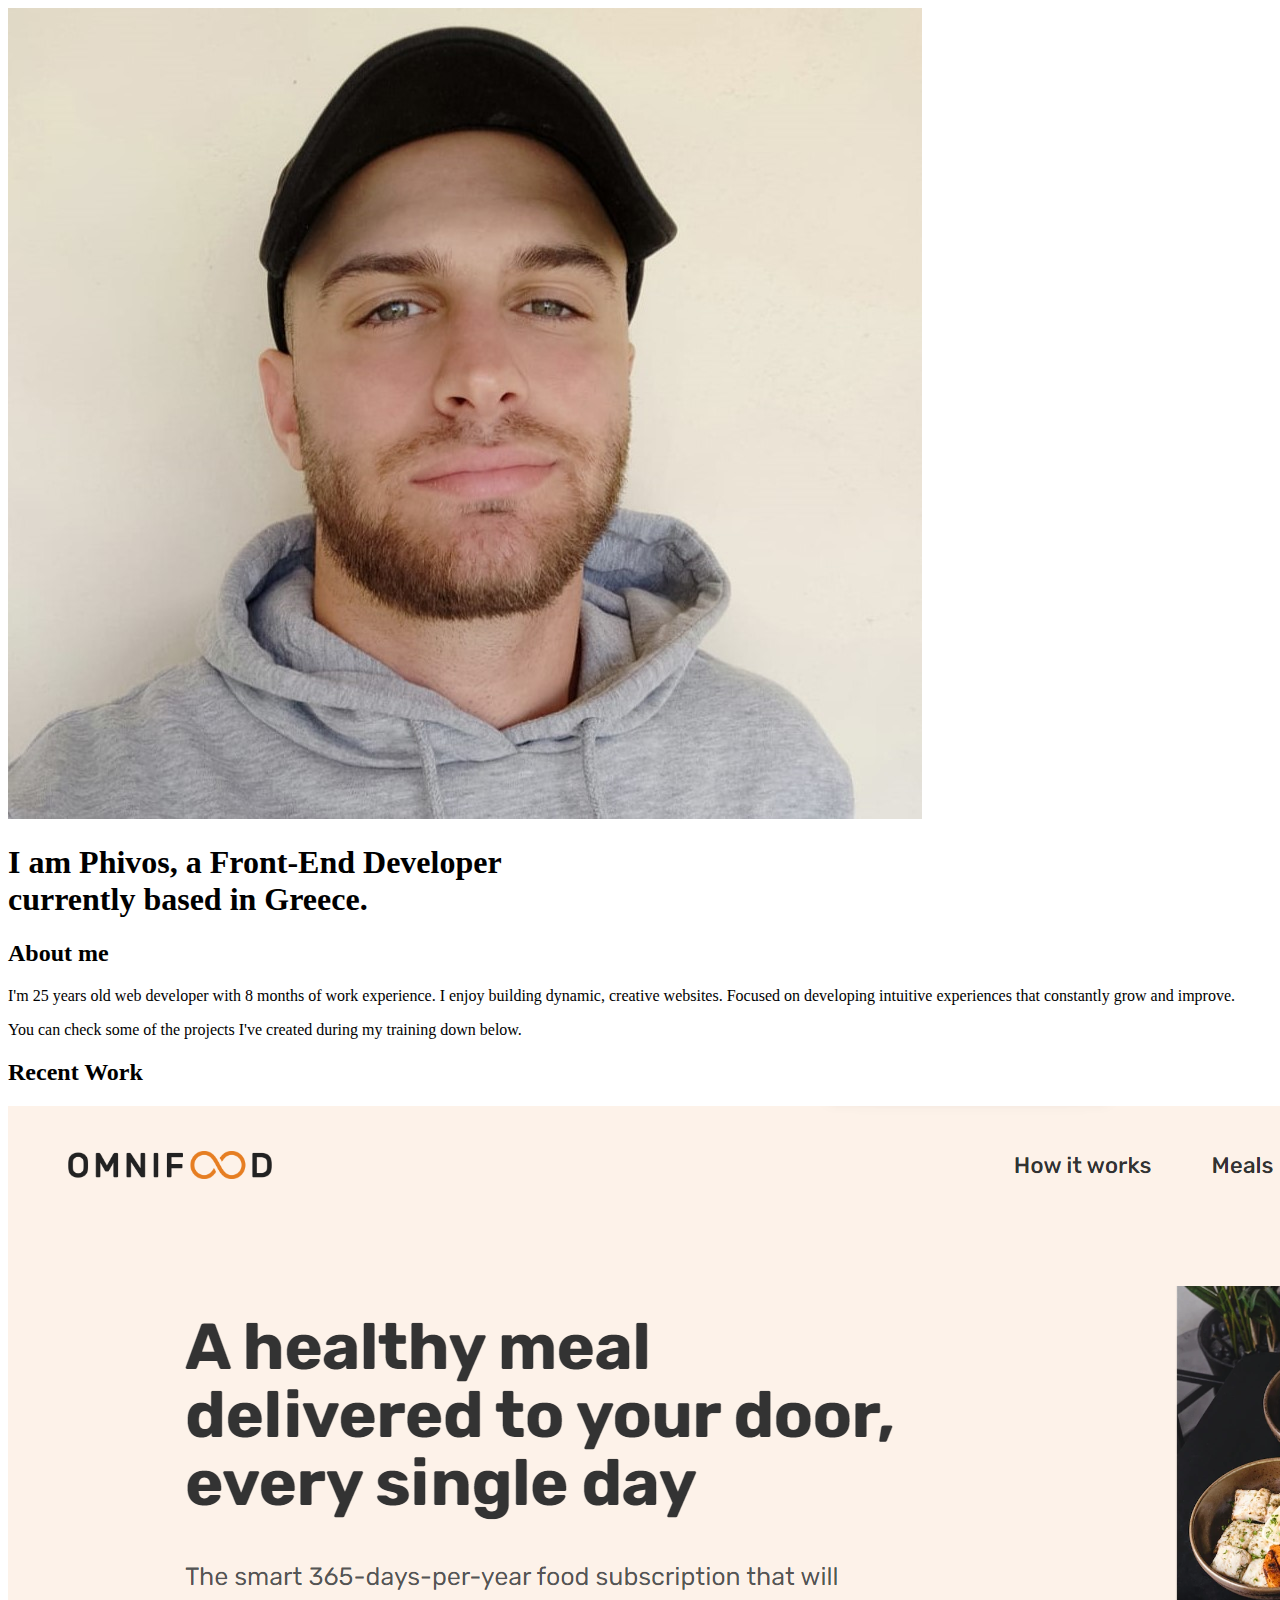
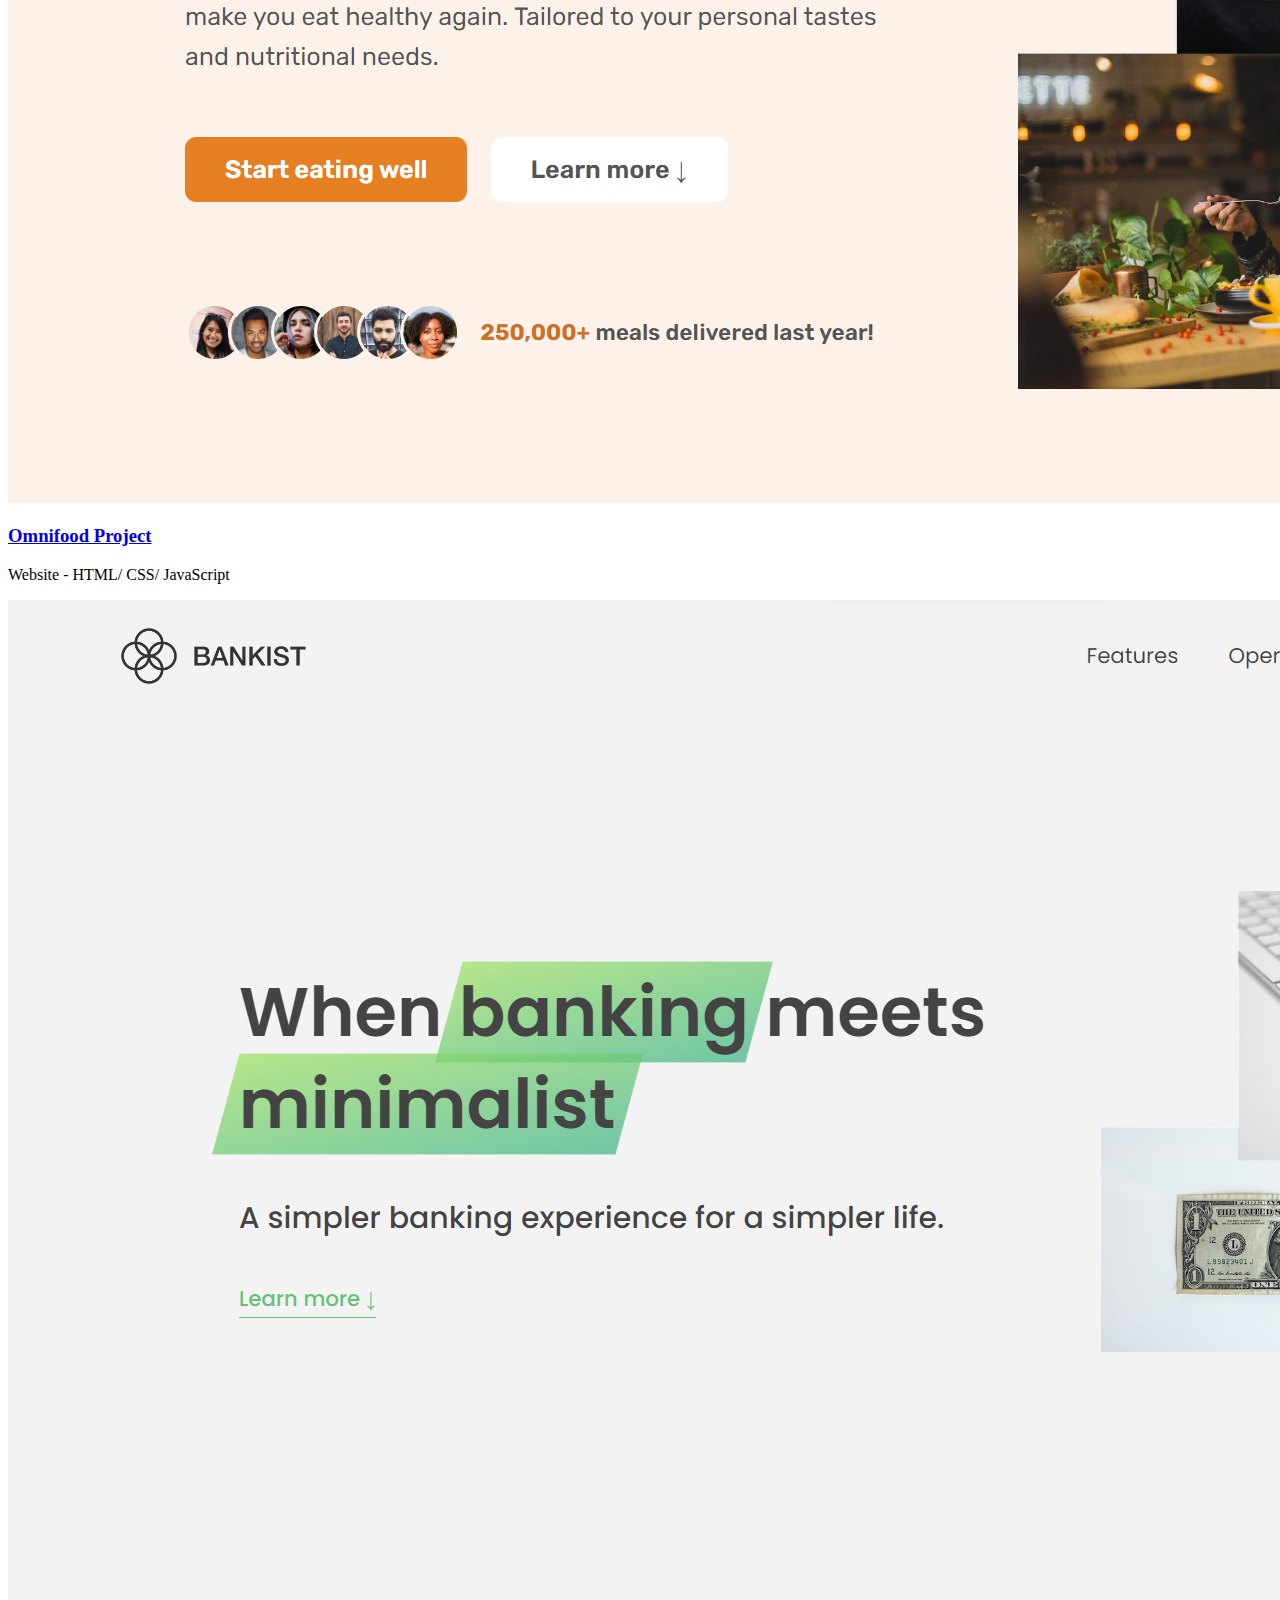
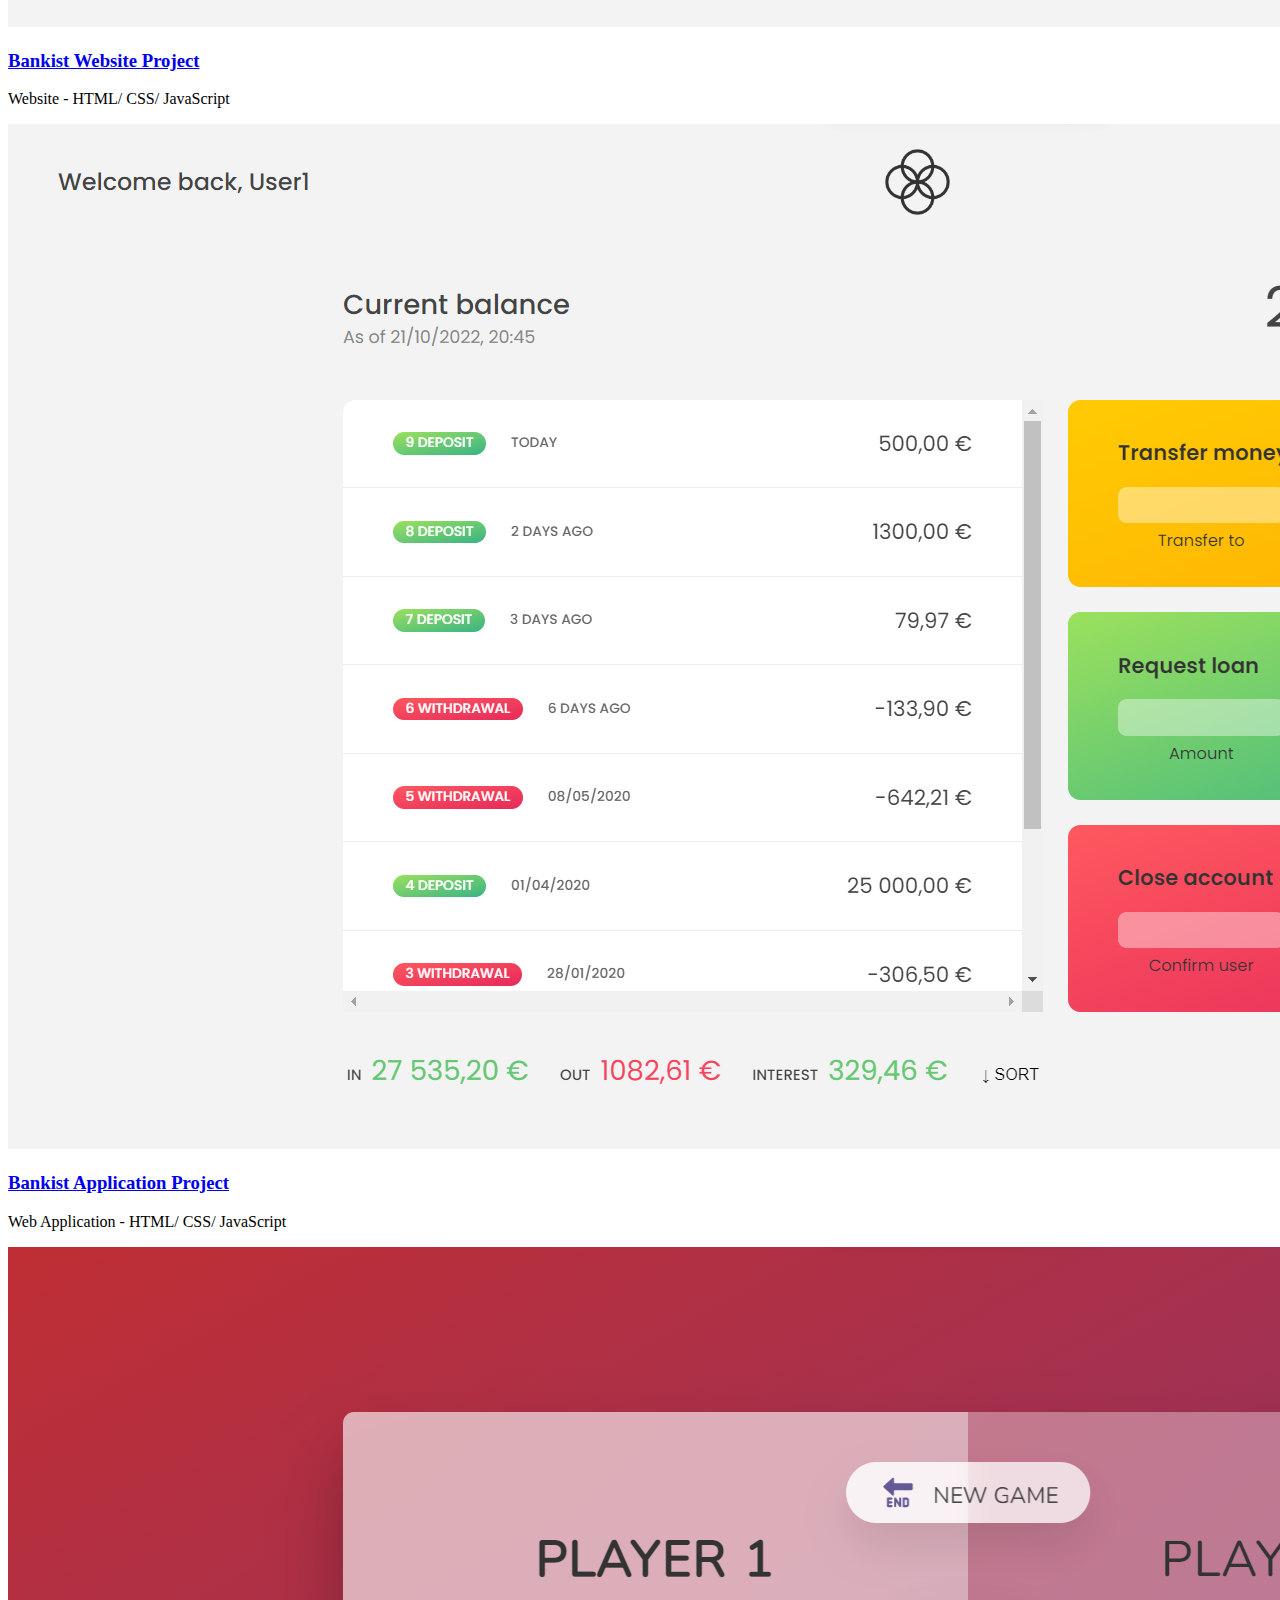
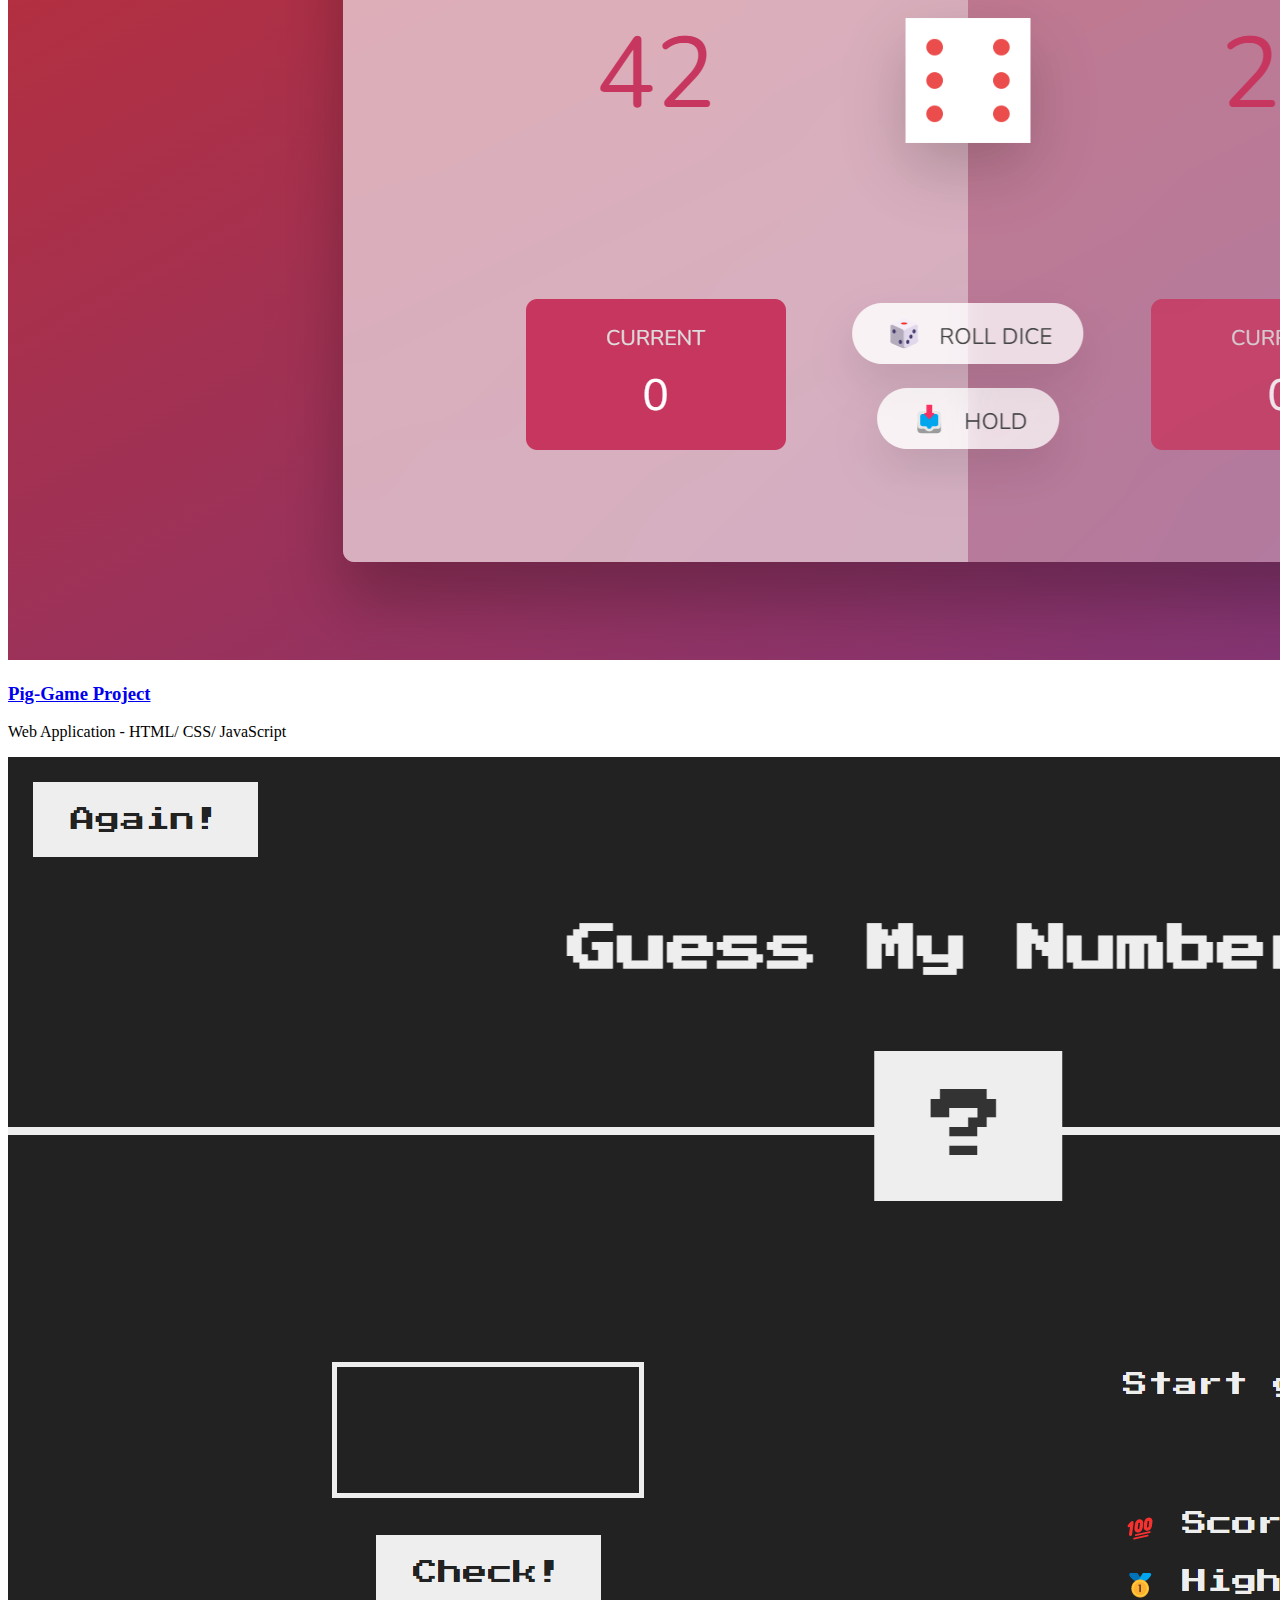
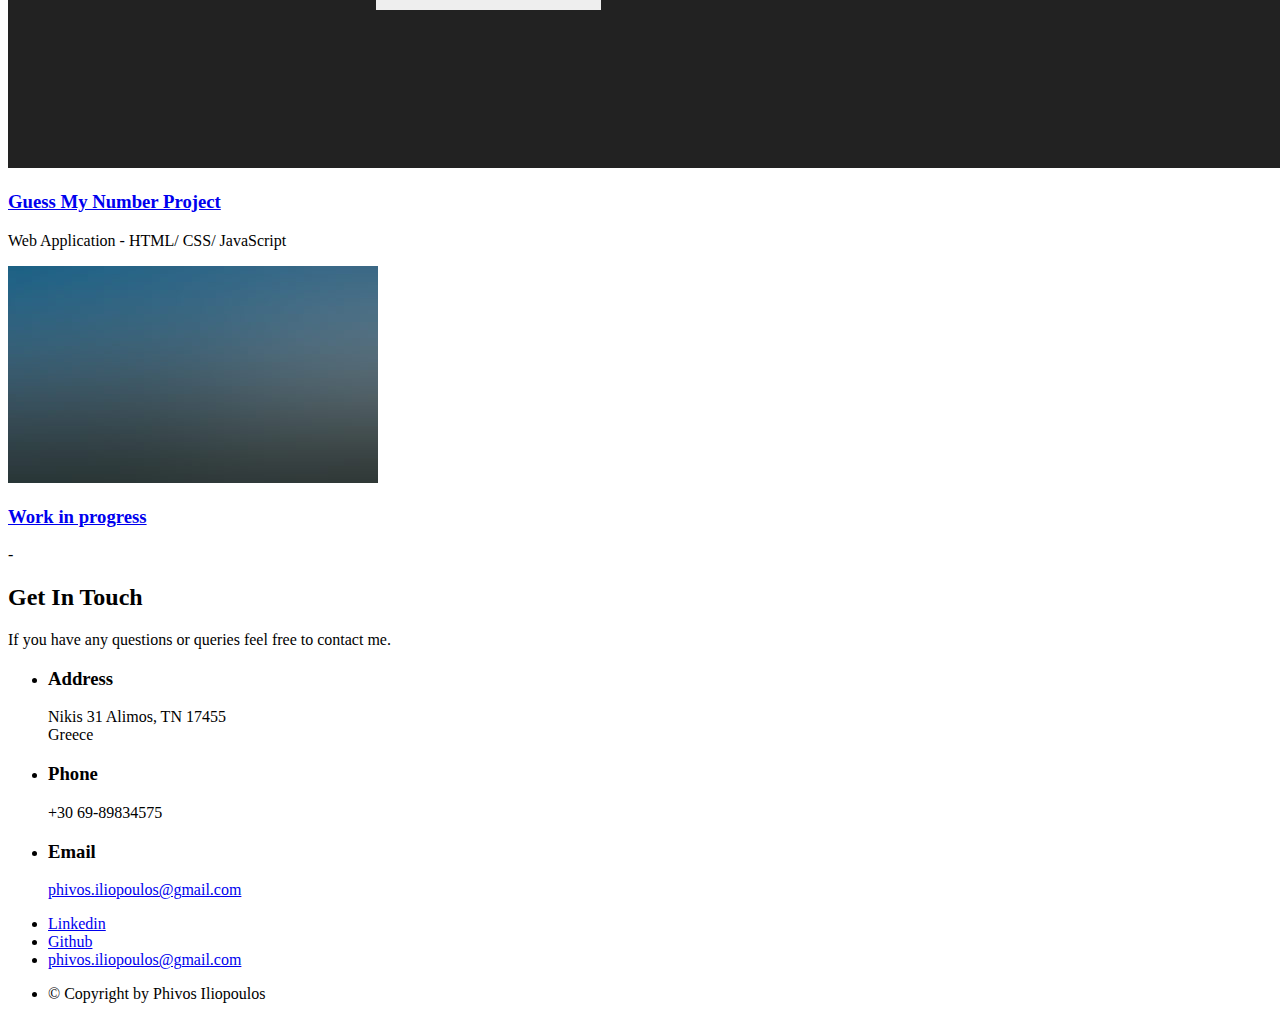
==== index.html @ 0dd3c704 "Add files via upload" ====
<!DOCTYPE html>

<html>
  <head>
    <title>I am Phivos</title>
    <meta charset="utf-8" />
    <meta
      name="viewport"
      content="width=device-width, initial-scale=1, user-scalable=no"
    />
    <link rel="stylesheet" href="assets/css/main.css" />
  </head>
  <body class="is-preload">
    <!-- Header -->
    <header id="header">
      <div class="inner">
        <a href="#" class="image avatar"
          ><img src="images/avatar.jpg" alt=""
        /></a>
        <h1>
          <strong>I am Phivos</strong>, a Front-End Developer <br />
          currently based in Greece.
        </h1>
      </div>
    </header>

    <!-- Main -->
    <div id="main">
      <!-- One -->
      <section id="one">
        <header class="major">
          <h2>About me</h2>
        </header>
        <p>
          I'm 25 years old web developer with 8 months of work experience. I enjoy building dynamic, creative websites. Focused on developing
          intuitive experiences that constantly grow and improve.
        </p>
        <p>
					You can check some of the projects I've created during my training down below.

        </p>

      </section>

      <!-- Two -->
      <section id="two">
        <h2>Recent Work</h2>
        <div class="row">
          <article class="col-6 col-12-xsmall work-item">
            <a href="images/fulls/omnifood-full.png" class="image fit thumb"
              ><img src="images/thumbs/omnifood-thumb.png" alt=""
            /></a>
            <h3>
              <a href="Omnifood/index.html" target="_blank"
                >Omnifood Project</a
              >
            </h3>
            <p>Website - HTML/ CSS/ JavaScript</p>
          </article>
          <article class="col-6 col-12-xsmall work-item">
            <a href="images/fulls/bankist-website-full.png" class="image fit thumb"
              ><img src="images/thumbs/bankist-website-thumb.png" alt=""
            /></a>
            <h3>             
							<a href="Bankist-Website/index.html" target="_blank"
							>Bankist Website Project</a></h3>
            <p>Website - HTML/ CSS/ JavaScript</p>
          </article>
          <article class="col-6 col-12-xsmall work-item">
            <a href="images/fulls/bankist-app-full.png" class="image fit thumb"
              ><img src="images/thumbs/bankist-app-thumb.png" alt=""
            /></a>
            <h3>
							<a href="Bankist App/index.html" target="_blank"
							>Bankist Application Project</a></h3>
            <p>Web Application - HTML/ CSS/ JavaScript</p>
          </article>
          <article class="col-6 col-12-xsmall work-item">
            <a href="images/fulls/pig-game-full.png" target="_blank" class="image fit thumb"
              ><img src="images/thumbs/pig-game-thumb.png" alt=""
            /></a>
            <h3>
              <a href="Pig-Game/index.html" target="_blank"
                >Pig-Game Project</a
              >
            </h3>
            <p>Web Application - HTML/ CSS/ JavaScript</p>
          </article>
          <article class="col-6 col-12-xsmall work-item">
						<a href="images/fulls/guess-my-number-full.png" target="_blank" class="image fit thumb"
						><img src="images/thumbs/guess-my-number-thumb.png" alt=""
            /></a>
            <h3>
							<a href="Guess-My-Number/index.html" target="_blank"
							>Guess My Number Project</a
              >
            </h3>
            <p>Web Application - HTML/ CSS/ JavaScript</p>
          </article>
					<article class="col-6 col-12-xsmall work-item">
						<a href="images/fulls/05.jpg" class="image fit thumb"
							><img src="images/thumbs/05.jpg" alt=""
						/></a>
						<h3>
							<a href="#"
								>Work in progress</a
							>
						</h3>
						<p>-</p>
					</article>
        </div>
      </section>
			
      <!-- Three -->
      <section id="three">
        <h2>Get In Touch</h2>
        <p>
          If you have any  questions or queries feel free to contact me.
        </p>

          <div class="col-4 col-12-small">
            <ul class="labeled-icons">
              <li>
                <h3 class="icon solid fa-home">
                  <span class="label">Address</span>
                </h3>
                Nikis 31 Alimos, TN 17455<br />
                Greece
              </li>
              <li>
                <h3 class="icon solid fa-mobile-alt">
                  <span class="label">Phone</span>
                </h3>
                +30 69-89834575
              </li>
              <li>
                <h3 class="icon solid fa-envelope">
                  <span class="label">Email</span>
                </h3>
                <a href="mailto:phivos.iliopoulos@gmail.com">phivos.iliopoulos@gmail.com</a>
              </li>
            </ul>
          </div>
        </div>
      </section>
    </div>

		<!-- Footer -->
			<footer id="footer">
				<div class="inner">
					<ul class="icons">
						<li><a href="https://www.linkedin.com/in/phivos-iliopoulos/ " target="_blank" class="icon brands fa-linkedin"><span class="label">Linkedin</span></a></li>
						<li><a href="https://github.com/Phivos97" target="_blank" class="icon brands fa-github"><span class="label">Github</span></a></li>
						<li><a href="mailto:phivos.iliopoulos@gmail.com" class="icon solid fa-envelope"><span class="label">phivos.iliopoulos@gmail.com</span></a></li>
					</ul>
					<ul class="copyright">
						<li>&copy; Copyright by Phivos Iliopoulos</li>
					</ul>
				</div>
			</footer>

		<!-- Scripts -->
			<script src="assets/js/jquery.min.js"></script>
			<script src="assets/js/jquery.poptrox.min.js"></script>
			<script src="assets/js/browser.min.js"></script>
			<script src="assets/js/breakpoints.min.js"></script>
			<script src="assets/js/util.js"></script>
			<script src="assets/js/main.js"></script>

	</body>
</html>
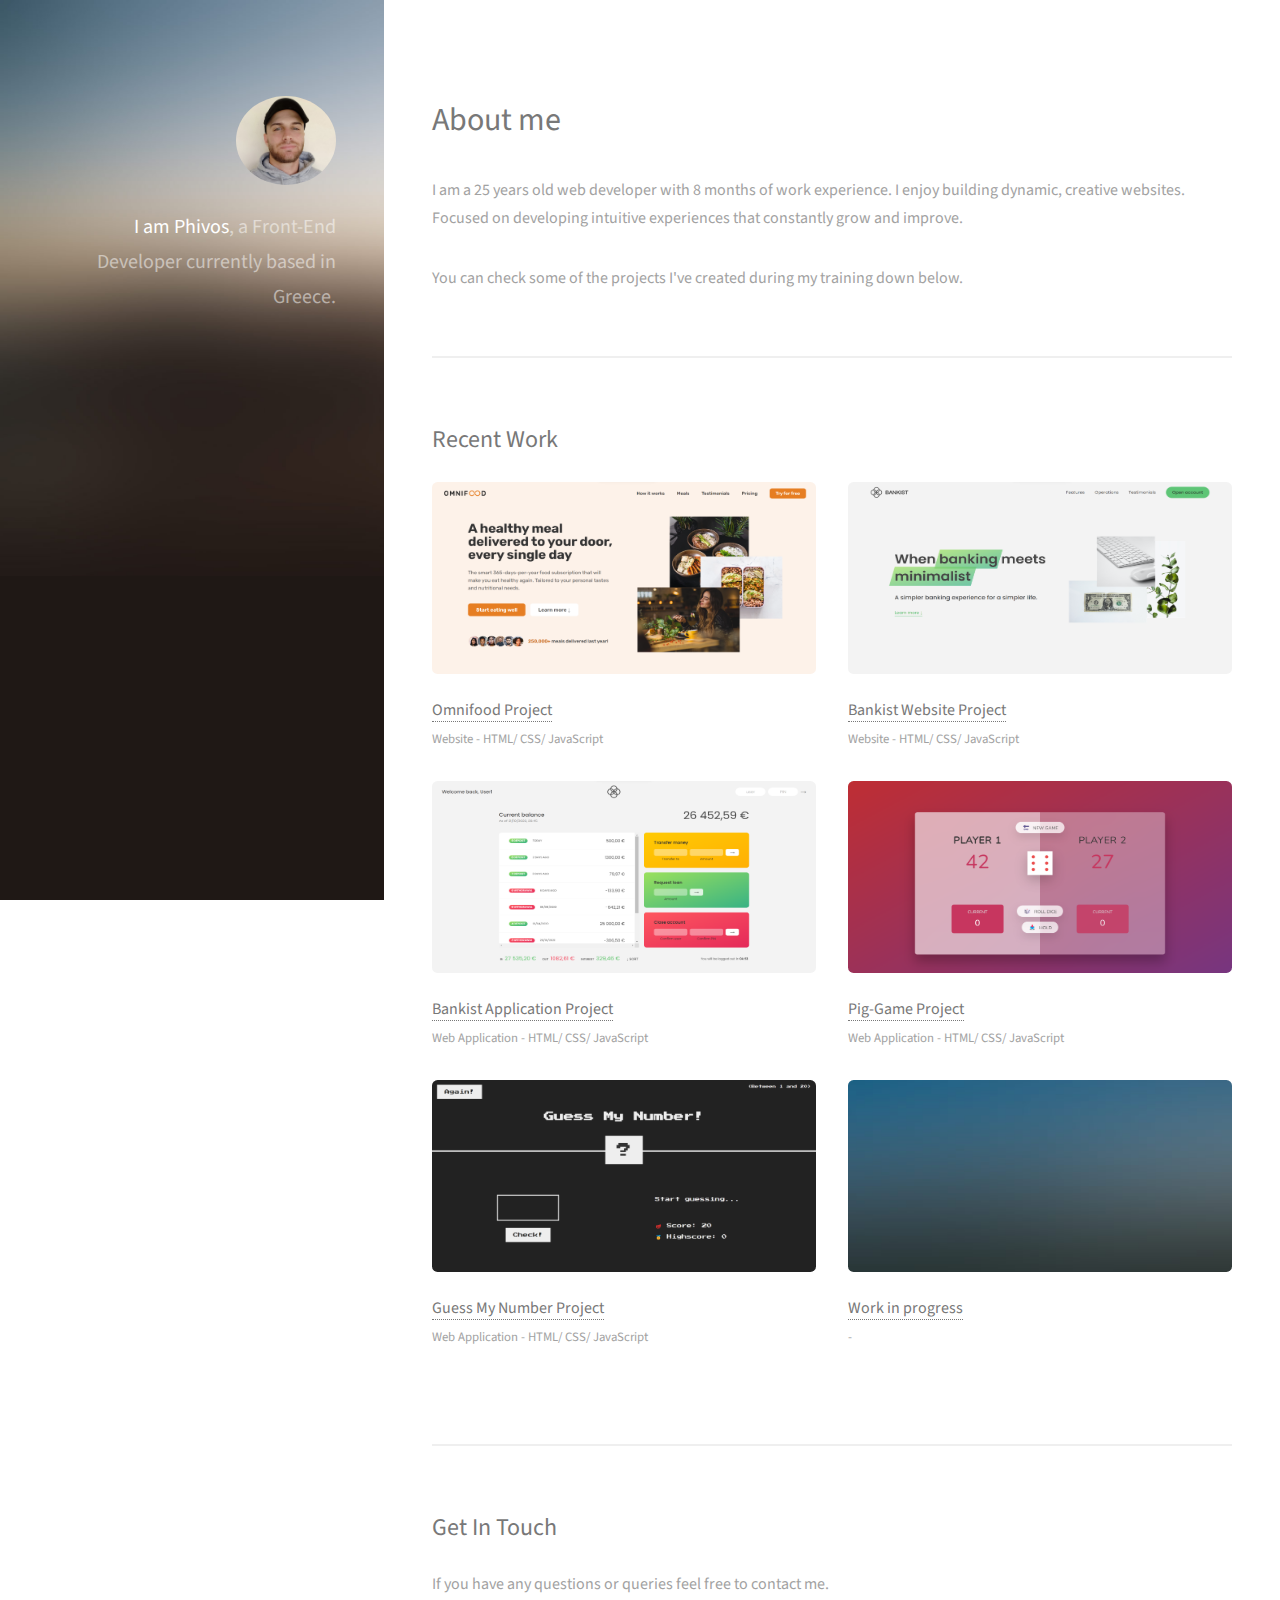
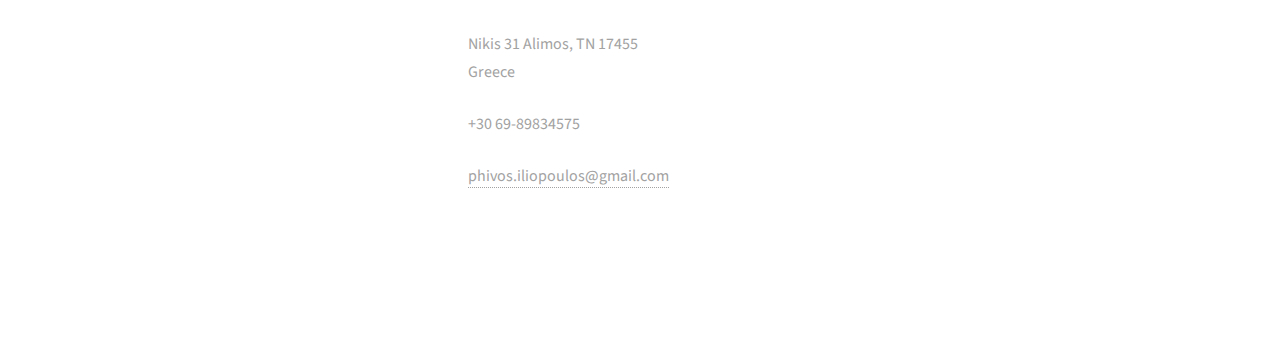
==== commit 2c444a8b: "Update index.html" ====
--- a/index.html
+++ b/index.html
@@ -2,7 +2,7 @@
 
 <html>
   <head>
-    <title>I am Phivos</title>
+    <title>My Portfolio</title>
     <meta charset="utf-8" />
     <meta
       name="viewport"
@@ -32,7 +32,7 @@
           <h2>About me</h2>
         </header>
         <p>
-          I'm 25 years old web developer with 8 months of work experience. I enjoy building dynamic, creative websites. Focused on developing
+          I am a 25 years old web developer with 8 months of work experience. I enjoy building dynamic, creative websites. Focused on developing
           intuitive experiences that constantly grow and improve.
         </p>
         <p>
@@ -168,4 +168,4 @@
 			<script src="assets/js/main.js"></script>
 
 	</body>
-</html>+</html>
--- a/assets/css/main.css
+++ b/assets/css/main.css
@@ -0,0 +1,3335 @@
+@import url("fontawesome-all.min.css");
+@import url("https://fonts.googleapis.com/css?family=Source+Sans+Pro:400,400italic");
+
+/*
+	Strata by HTML5 UP
+	html5up.net | @ajlkn
+	Free for personal and commercial use under the CCA 3.0 license (html5up.net/license)
+*/
+
+html,
+body,
+div,
+span,
+applet,
+object,
+iframe,
+h1,
+h2,
+h3,
+h4,
+h5,
+h6,
+p,
+blockquote,
+pre,
+a,
+abbr,
+acronym,
+address,
+big,
+cite,
+code,
+del,
+dfn,
+em,
+img,
+ins,
+kbd,
+q,
+s,
+samp,
+small,
+strike,
+strong,
+sub,
+sup,
+tt,
+var,
+b,
+u,
+i,
+center,
+dl,
+dt,
+dd,
+ol,
+ul,
+li,
+fieldset,
+form,
+label,
+legend,
+table,
+caption,
+tbody,
+tfoot,
+thead,
+tr,
+th,
+td,
+article,
+aside,
+canvas,
+details,
+embed,
+figure,
+figcaption,
+footer,
+header,
+hgroup,
+menu,
+nav,
+output,
+ruby,
+section,
+summary,
+time,
+mark,
+audio,
+video {
+  margin: 0;
+  padding: 0;
+  border: 0;
+  font-size: 100%;
+  font: inherit;
+  vertical-align: baseline;
+}
+
+article,
+aside,
+details,
+figcaption,
+figure,
+footer,
+header,
+hgroup,
+menu,
+nav,
+section {
+  display: block;
+}
+
+body {
+  line-height: 1;
+}
+
+ol,
+ul {
+  list-style: none;
+}
+
+blockquote,
+q {
+  quotes: none;
+}
+
+blockquote:before,
+blockquote:after,
+q:before,
+q:after {
+  content: "";
+  content: none;
+}
+
+table {
+  border-collapse: collapse;
+  border-spacing: 0;
+}
+
+body {
+  -webkit-text-size-adjust: none;
+}
+
+mark {
+  background-color: transparent;
+  color: inherit;
+}
+
+input::-moz-focus-inner {
+  border: 0;
+  padding: 0;
+}
+
+input,
+select,
+textarea {
+  -moz-appearance: none;
+  -webkit-appearance: none;
+  -ms-appearance: none;
+  appearance: none;
+}
+
+/* Basic */
+
+html {
+  box-sizing: border-box;
+}
+
+*,
+*:before,
+*:after {
+  box-sizing: inherit;
+}
+
+body {
+  background: #fff;
+}
+
+body.is-preload *,
+body.is-preload *:before,
+body.is-preload *:after {
+  -moz-animation: none !important;
+  -webkit-animation: none !important;
+  -ms-animation: none !important;
+  animation: none !important;
+  -moz-transition: none !important;
+  -webkit-transition: none !important;
+  -ms-transition: none !important;
+  transition: none !important;
+}
+
+body,
+input,
+select,
+textarea {
+  color: #a2a2a2;
+  font-family: "Source Sans Pro", Helvetica, sans-serif;
+  font-size: 16pt;
+  font-weight: 400;
+  line-height: 1.75em;
+}
+
+a {
+  -moz-transition: color 0.2s ease-in-out, border-color 0.2s ease-in-out;
+  -webkit-transition: color 0.2s ease-in-out, border-color 0.2s ease-in-out;
+  -ms-transition: color 0.2s ease-in-out, border-color 0.2s ease-in-out;
+  transition: color 0.2s ease-in-out, border-color 0.2s ease-in-out;
+  border-bottom: dotted 1px;
+  color: #49bf9d;
+  text-decoration: none;
+}
+
+a:hover {
+  border-bottom-color: transparent;
+  color: #49bf9d !important;
+  text-decoration: none;
+}
+
+strong,
+b {
+  color: #787878;
+  font-weight: 400;
+}
+
+em,
+i {
+  font-style: italic;
+}
+
+p {
+  margin: 0 0 2em 0;
+}
+
+h1,
+h2,
+h3,
+h4,
+h5,
+h6 {
+  color: #787878;
+  font-weight: 400;
+  line-height: 1em;
+  margin: 0 0 1em 0;
+}
+
+h1 a,
+h2 a,
+h3 a,
+h4 a,
+h5 a,
+h6 a {
+  color: inherit;
+  text-decoration: none;
+}
+
+h1 {
+  font-size: 2em;
+  line-height: 1.5em;
+}
+
+h2 {
+  font-size: 1.5em;
+  line-height: 1.5em;
+}
+
+h3 {
+  font-size: 1.25em;
+  line-height: 1.5em;
+}
+
+h4 {
+  font-size: 1.1em;
+  line-height: 1.5em;
+}
+
+h5 {
+  font-size: 0.9em;
+  line-height: 1.5em;
+}
+
+h6 {
+  font-size: 0.7em;
+  line-height: 1.5em;
+}
+
+sub {
+  font-size: 0.8em;
+  position: relative;
+  top: 0.5em;
+}
+
+sup {
+  font-size: 0.8em;
+  position: relative;
+  top: -0.5em;
+}
+
+hr {
+  border: 0;
+  border-bottom: solid 2px #efefef;
+  margin: 2em 0;
+}
+
+hr.major {
+  margin: 3em 0;
+}
+
+blockquote {
+  border-left: solid 6px #efefef;
+  font-style: italic;
+  margin: 0 0 2em 0;
+  padding: 0.5em 0 0.5em 1.5em;
+}
+
+code {
+  background: #f7f7f7;
+  border-radius: 0.35em;
+  border: solid 2px #efefef;
+  font-family: "Courier New", monospace;
+  font-size: 0.9em;
+  margin: 0 0.25em;
+  padding: 0.25em 0.65em;
+}
+
+pre {
+  -webkit-overflow-scrolling: touch;
+  font-family: "Courier New", monospace;
+  font-size: 0.9em;
+  margin: 0 0 2em 0;
+}
+
+pre code {
+  display: block;
+  line-height: 1.75em;
+  padding: 1em 1.5em;
+  overflow-x: auto;
+}
+
+.align-left {
+  text-align: left;
+}
+
+.align-center {
+  text-align: center;
+}
+
+.align-right {
+  text-align: right;
+}
+
+/* Container */
+
+.container {
+  margin: 0 auto;
+  max-width: calc(100% - 4em);
+  width: 100%;
+}
+
+.container.xsmall {
+  width: 25%;
+}
+
+.container.small {
+  width: 50%;
+}
+
+.container.medium {
+  width: 75%;
+}
+
+.container.large {
+  width: 125%;
+}
+
+.container.xlarge {
+  width: 150%;
+}
+
+.container.max {
+  width: 100%;
+}
+
+@media screen and (max-width: 980px) {
+  .container {
+    width: 100% !important;
+    max-width: 100% !important;
+  }
+}
+
+@media screen and (max-width: 480px) {
+  .container {
+    max-width: calc(100% - 3em);
+  }
+}
+
+/* Row */
+
+.row {
+  display: flex;
+  flex-wrap: wrap;
+  box-sizing: border-box;
+  align-items: stretch;
+}
+
+.row > * {
+  box-sizing: border-box;
+}
+
+.row.gtr-uniform > * > :last-child {
+  margin-bottom: 0;
+}
+
+.row.aln-left {
+  justify-content: flex-start;
+}
+
+.row.aln-center {
+  justify-content: center;
+}
+
+.row.aln-right {
+  justify-content: flex-end;
+}
+
+.row.aln-top {
+  align-items: flex-start;
+}
+
+.row.aln-middle {
+  align-items: center;
+}
+
+.row.aln-bottom {
+  align-items: flex-end;
+}
+
+.row > .imp {
+  order: -1;
+}
+
+.row > .col-1 {
+  width: 8.33333%;
+}
+
+.row > .off-1 {
+  margin-left: 8.33333%;
+}
+
+.row > .col-2 {
+  width: 16.66667%;
+}
+
+.row > .off-2 {
+  margin-left: 16.66667%;
+}
+
+.row > .col-3 {
+  width: 25%;
+}
+
+.row > .off-3 {
+  margin-left: 25%;
+}
+
+.row > .col-4 {
+  width: 33.33333%;
+}
+
+.row > .off-4 {
+  margin-left: 33.33333%;
+}
+
+.row > .col-5 {
+  width: 41.66667%;
+}
+
+.row > .off-5 {
+  margin-left: 41.66667%;
+}
+
+.row > .col-6 {
+  width: 50%;
+}
+
+.row > .off-6 {
+  margin-left: 50%;
+}
+
+.row > .col-7 {
+  width: 58.33333%;
+}
+
+.row > .off-7 {
+  margin-left: 58.33333%;
+}
+
+.row > .col-8 {
+  width: 66.66667%;
+}
+
+.row > .off-8 {
+  margin-left: 66.66667%;
+}
+
+.row > .col-9 {
+  width: 75%;
+}
+
+.row > .off-9 {
+  margin-left: 75%;
+}
+
+.row > .col-10 {
+  width: 83.33333%;
+}
+
+.row > .off-10 {
+  margin-left: 83.33333%;
+}
+
+.row > .col-11 {
+  width: 91.66667%;
+}
+
+.row > .off-11 {
+  margin-left: 91.66667%;
+}
+
+.row > .col-12 {
+  width: 100%;
+}
+
+.row > .off-12 {
+  margin-left: 100%;
+}
+
+.row.gtr-0 {
+  margin-top: 0;
+  margin-left: 0em;
+}
+
+.row.gtr-0 > * {
+  padding: 0 0 0 0em;
+}
+
+.row.gtr-0.gtr-uniform {
+  margin-top: 0em;
+}
+
+.row.gtr-0.gtr-uniform > * {
+  padding-top: 0em;
+}
+
+.row.gtr-25 {
+  margin-top: 0;
+  margin-left: -0.625em;
+}
+
+.row.gtr-25 > * {
+  padding: 0 0 0 0.625em;
+}
+
+.row.gtr-25.gtr-uniform {
+  margin-top: -0.625em;
+}
+
+.row.gtr-25.gtr-uniform > * {
+  padding-top: 0.625em;
+}
+
+.row.gtr-50 {
+  margin-top: 0;
+  margin-left: -1.25em;
+}
+
+.row.gtr-50 > * {
+  padding: 0 0 0 1.25em;
+}
+
+.row.gtr-50.gtr-uniform {
+  margin-top: -1.25em;
+}
+
+.row.gtr-50.gtr-uniform > * {
+  padding-top: 1.25em;
+}
+
+.row {
+  margin-top: 0;
+  margin-left: -2.5em;
+}
+
+.row > * {
+  padding: 0 0 0 2.5em;
+}
+
+.row.gtr-uniform {
+  margin-top: -2.5em;
+}
+
+.row.gtr-uniform > * {
+  padding-top: 2.5em;
+}
+
+.row.gtr-150 {
+  margin-top: 0;
+  margin-left: -3.75em;
+}
+
+.row.gtr-150 > * {
+  padding: 0 0 0 3.75em;
+}
+
+.row.gtr-150.gtr-uniform {
+  margin-top: -3.75em;
+}
+
+.row.gtr-150.gtr-uniform > * {
+  padding-top: 3.75em;
+}
+
+.row.gtr-200 {
+  margin-top: 0;
+  margin-left: -5em;
+}
+
+.row.gtr-200 > * {
+  padding: 0 0 0 5em;
+}
+
+.row.gtr-200.gtr-uniform {
+  margin-top: -5em;
+}
+
+.row.gtr-200.gtr-uniform > * {
+  padding-top: 5em;
+}
+
+@media screen and (max-width: 1800px) {
+  .row {
+    display: flex;
+    flex-wrap: wrap;
+    box-sizing: border-box;
+    align-items: stretch;
+  }
+
+  .row > * {
+    box-sizing: border-box;
+  }
+
+  .row.gtr-uniform > * > :last-child {
+    margin-bottom: 0;
+  }
+
+  .row.aln-left {
+    justify-content: flex-start;
+  }
+
+  .row.aln-center {
+    justify-content: center;
+  }
+
+  .row.aln-right {
+    justify-content: flex-end;
+  }
+
+  .row.aln-top {
+    align-items: flex-start;
+  }
+
+  .row.aln-middle {
+    align-items: center;
+  }
+
+  .row.aln-bottom {
+    align-items: flex-end;
+  }
+
+  .row > .imp-xlarge {
+    order: -1;
+  }
+
+  .row > .col-1-xlarge {
+    width: 8.33333%;
+  }
+
+  .row > .off-1-xlarge {
+    margin-left: 8.33333%;
+  }
+
+  .row > .col-2-xlarge {
+    width: 16.66667%;
+  }
+
+  .row > .off-2-xlarge {
+    margin-left: 16.66667%;
+  }
+
+  .row > .col-3-xlarge {
+    width: 25%;
+  }
+
+  .row > .off-3-xlarge {
+    margin-left: 25%;
+  }
+
+  .row > .col-4-xlarge {
+    width: 33.33333%;
+  }
+
+  .row > .off-4-xlarge {
+    margin-left: 33.33333%;
+  }
+
+  .row > .col-5-xlarge {
+    width: 41.66667%;
+  }
+
+  .row > .off-5-xlarge {
+    margin-left: 41.66667%;
+  }
+
+  .row > .col-6-xlarge {
+    width: 50%;
+  }
+
+  .row > .off-6-xlarge {
+    margin-left: 50%;
+  }
+
+  .row > .col-7-xlarge {
+    width: 58.33333%;
+  }
+
+  .row > .off-7-xlarge {
+    margin-left: 58.33333%;
+  }
+
+  .row > .col-8-xlarge {
+    width: 66.66667%;
+  }
+
+  .row > .off-8-xlarge {
+    margin-left: 66.66667%;
+  }
+
+  .row > .col-9-xlarge {
+    width: 75%;
+  }
+
+  .row > .off-9-xlarge {
+    margin-left: 75%;
+  }
+
+  .row > .col-10-xlarge {
+    width: 83.33333%;
+  }
+
+  .row > .off-10-xlarge {
+    margin-left: 83.33333%;
+  }
+
+  .row > .col-11-xlarge {
+    width: 91.66667%;
+  }
+
+  .row > .off-11-xlarge {
+    margin-left: 91.66667%;
+  }
+
+  .row > .col-12-xlarge {
+    width: 100%;
+  }
+
+  .row > .off-12-xlarge {
+    margin-left: 100%;
+  }
+
+  .row.gtr-0 {
+    margin-top: 0;
+    margin-left: 0em;
+  }
+
+  .row.gtr-0 > * {
+    padding: 0 0 0 0em;
+  }
+
+  .row.gtr-0.gtr-uniform {
+    margin-top: 0em;
+  }
+
+  .row.gtr-0.gtr-uniform > * {
+    padding-top: 0em;
+  }
+
+  .row.gtr-25 {
+    margin-top: 0;
+    margin-left: -0.625em;
+  }
+
+  .row.gtr-25 > * {
+    padding: 0 0 0 0.625em;
+  }
+
+  .row.gtr-25.gtr-uniform {
+    margin-top: -0.625em;
+  }
+
+  .row.gtr-25.gtr-uniform > * {
+    padding-top: 0.625em;
+  }
+
+  .row.gtr-50 {
+    margin-top: 0;
+    margin-left: -1.25em;
+  }
+
+  .row.gtr-50 > * {
+    padding: 0 0 0 1.25em;
+  }
+
+  .row.gtr-50.gtr-uniform {
+    margin-top: -1.25em;
+  }
+
+  .row.gtr-50.gtr-uniform > * {
+    padding-top: 1.25em;
+  }
+
+  .row {
+    margin-top: 0;
+    margin-left: -2.5em;
+  }
+
+  .row > * {
+    padding: 0 0 0 2.5em;
+  }
+
+  .row.gtr-uniform {
+    margin-top: -2.5em;
+  }
+
+  .row.gtr-uniform > * {
+    padding-top: 2.5em;
+  }
+
+  .row.gtr-150 {
+    margin-top: 0;
+    margin-left: -3.75em;
+  }
+
+  .row.gtr-150 > * {
+    padding: 0 0 0 3.75em;
+  }
+
+  .row.gtr-150.gtr-uniform {
+    margin-top: -3.75em;
+  }
+
+  .row.gtr-150.gtr-uniform > * {
+    padding-top: 3.75em;
+  }
+
+  .row.gtr-200 {
+    margin-top: 0;
+    margin-left: -5em;
+  }
+
+  .row.gtr-200 > * {
+    padding: 0 0 0 5em;
+  }
+
+  .row.gtr-200.gtr-uniform {
+    margin-top: -5em;
+  }
+
+  .row.gtr-200.gtr-uniform > * {
+    padding-top: 5em;
+  }
+}
+
+@media screen and (max-width: 1280px) {
+  .row {
+    display: flex;
+    flex-wrap: wrap;
+    box-sizing: border-box;
+    align-items: stretch;
+  }
+
+  .row > * {
+    box-sizing: border-box;
+  }
+
+  .row.gtr-uniform > * > :last-child {
+    margin-bottom: 0;
+  }
+
+  .row.aln-left {
+    justify-content: flex-start;
+  }
+
+  .row.aln-center {
+    justify-content: center;
+  }
+
+  .row.aln-right {
+    justify-content: flex-end;
+  }
+
+  .row.aln-top {
+    align-items: flex-start;
+  }
+
+  .row.aln-middle {
+    align-items: center;
+  }
+
+  .row.aln-bottom {
+    align-items: flex-end;
+  }
+
+  .row > .imp-large {
+    order: -1;
+  }
+
+  .row > .col-1-large {
+    width: 8.33333%;
+  }
+
+  .row > .off-1-large {
+    margin-left: 8.33333%;
+  }
+
+  .row > .col-2-large {
+    width: 16.66667%;
+  }
+
+  .row > .off-2-large {
+    margin-left: 16.66667%;
+  }
+
+  .row > .col-3-large {
+    width: 25%;
+  }
+
+  .row > .off-3-large {
+    margin-left: 25%;
+  }
+
+  .row > .col-4-large {
+    width: 33.33333%;
+  }
+
+  .row > .off-4-large {
+    margin-left: 33.33333%;
+  }
+
+  .row > .col-5-large {
+    width: 41.66667%;
+  }
+
+  .row > .off-5-large {
+    margin-left: 41.66667%;
+  }
+
+  .row > .col-6-large {
+    width: 50%;
+  }
+
+  .row > .off-6-large {
+    margin-left: 50%;
+  }
+
+  .row > .col-7-large {
+    width: 58.33333%;
+  }
+
+  .row > .off-7-large {
+    margin-left: 58.33333%;
+  }
+
+  .row > .col-8-large {
+    width: 66.66667%;
+  }
+
+  .row > .off-8-large {
+    margin-left: 66.66667%;
+  }
+
+  .row > .col-9-large {
+    width: 75%;
+  }
+
+  .row > .off-9-large {
+    margin-left: 75%;
+  }
+
+  .row > .col-10-large {
+    width: 83.33333%;
+  }
+
+  .row > .off-10-large {
+    margin-left: 83.33333%;
+  }
+
+  .row > .col-11-large {
+    width: 91.66667%;
+  }
+
+  .row > .off-11-large {
+    margin-left: 91.66667%;
+  }
+
+  .row > .col-12-large {
+    width: 100%;
+  }
+
+  .row > .off-12-large {
+    margin-left: 100%;
+  }
+
+  .row.gtr-0 {
+    margin-top: 0;
+    margin-left: 0em;
+  }
+
+  .row.gtr-0 > * {
+    padding: 0 0 0 0em;
+  }
+
+  .row.gtr-0.gtr-uniform {
+    margin-top: 0em;
+  }
+
+  .row.gtr-0.gtr-uniform > * {
+    padding-top: 0em;
+  }
+
+  .row.gtr-25 {
+    margin-top: 0;
+    margin-left: -0.5em;
+  }
+
+  .row.gtr-25 > * {
+    padding: 0 0 0 0.5em;
+  }
+
+  .row.gtr-25.gtr-uniform {
+    margin-top: -0.5em;
+  }
+
+  .row.gtr-25.gtr-uniform > * {
+    padding-top: 0.5em;
+  }
+
+  .row.gtr-50 {
+    margin-top: 0;
+    margin-left: -1em;
+  }
+
+  .row.gtr-50 > * {
+    padding: 0 0 0 1em;
+  }
+
+  .row.gtr-50.gtr-uniform {
+    margin-top: -1em;
+  }
+
+  .row.gtr-50.gtr-uniform > * {
+    padding-top: 1em;
+  }
+
+  .row {
+    margin-top: 0;
+    margin-left: -2em;
+  }
+
+  .row > * {
+    padding: 0 0 0 2em;
+  }
+
+  .row.gtr-uniform {
+    margin-top: -2em;
+  }
+
+  .row.gtr-uniform > * {
+    padding-top: 2em;
+  }
+
+  .row.gtr-150 {
+    margin-top: 0;
+    margin-left: -3em;
+  }
+
+  .row.gtr-150 > * {
+    padding: 0 0 0 3em;
+  }
+
+  .row.gtr-150.gtr-uniform {
+    margin-top: -3em;
+  }
+
+  .row.gtr-150.gtr-uniform > * {
+    padding-top: 3em;
+  }
+
+  .row.gtr-200 {
+    margin-top: 0;
+    margin-left: -4em;
+  }
+
+  .row.gtr-200 > * {
+    padding: 0 0 0 4em;
+  }
+
+  .row.gtr-200.gtr-uniform {
+    margin-top: -4em;
+  }
+
+  .row.gtr-200.gtr-uniform > * {
+    padding-top: 4em;
+  }
+}
+
+@media screen and (max-width: 980px) {
+  .row {
+    display: flex;
+    flex-wrap: wrap;
+    box-sizing: border-box;
+    align-items: stretch;
+  }
+
+  .row > * {
+    box-sizing: border-box;
+  }
+
+  .row.gtr-uniform > * > :last-child {
+    margin-bottom: 0;
+  }
+
+  .row.aln-left {
+    justify-content: flex-start;
+  }
+
+  .row.aln-center {
+    justify-content: center;
+  }
+
+  .row.aln-right {
+    justify-content: flex-end;
+  }
+
+  .row.aln-top {
+    align-items: flex-start;
+  }
+
+  .row.aln-middle {
+    align-items: center;
+  }
+
+  .row.aln-bottom {
+    align-items: flex-end;
+  }
+
+  .row > .imp-medium {
+    order: -1;
+  }
+
+  .row > .col-1-medium {
+    width: 8.33333%;
+  }
+
+  .row > .off-1-medium {
+    margin-left: 8.33333%;
+  }
+
+  .row > .col-2-medium {
+    width: 16.66667%;
+  }
+
+  .row > .off-2-medium {
+    margin-left: 16.66667%;
+  }
+
+  .row > .col-3-medium {
+    width: 25%;
+  }
+
+  .row > .off-3-medium {
+    margin-left: 25%;
+  }
+
+  .row > .col-4-medium {
+    width: 33.33333%;
+  }
+
+  .row > .off-4-medium {
+    margin-left: 33.33333%;
+  }
+
+  .row > .col-5-medium {
+    width: 41.66667%;
+  }
+
+  .row > .off-5-medium {
+    margin-left: 41.66667%;
+  }
+
+  .row > .col-6-medium {
+    width: 50%;
+  }
+
+  .row > .off-6-medium {
+    margin-left: 50%;
+  }
+
+  .row > .col-7-medium {
+    width: 58.33333%;
+  }
+
+  .row > .off-7-medium {
+    margin-left: 58.33333%;
+  }
+
+  .row > .col-8-medium {
+    width: 66.66667%;
+  }
+
+  .row > .off-8-medium {
+    margin-left: 66.66667%;
+  }
+
+  .row > .col-9-medium {
+    width: 75%;
+  }
+
+  .row > .off-9-medium {
+    margin-left: 75%;
+  }
+
+  .row > .col-10-medium {
+    width: 83.33333%;
+  }
+
+  .row > .off-10-medium {
+    margin-left: 83.33333%;
+  }
+
+  .row > .col-11-medium {
+    width: 91.66667%;
+  }
+
+  .row > .off-11-medium {
+    margin-left: 91.66667%;
+  }
+
+  .row > .col-12-medium {
+    width: 100%;
+  }
+
+  .row > .off-12-medium {
+    margin-left: 100%;
+  }
+
+  .row.gtr-0 {
+    margin-top: 0;
+    margin-left: 0em;
+  }
+
+  .row.gtr-0 > * {
+    padding: 0 0 0 0em;
+  }
+
+  .row.gtr-0.gtr-uniform {
+    margin-top: 0em;
+  }
+
+  .row.gtr-0.gtr-uniform > * {
+    padding-top: 0em;
+  }
+
+  .row.gtr-25 {
+    margin-top: 0;
+    margin-left: -0.5em;
+  }
+
+  .row.gtr-25 > * {
+    padding: 0 0 0 0.5em;
+  }
+
+  .row.gtr-25.gtr-uniform {
+    margin-top: -0.5em;
+  }
+
+  .row.gtr-25.gtr-uniform > * {
+    padding-top: 0.5em;
+  }
+
+  .row.gtr-50 {
+    margin-top: 0;
+    margin-left: -1em;
+  }
+
+  .row.gtr-50 > * {
+    padding: 0 0 0 1em;
+  }
+
+  .row.gtr-50.gtr-uniform {
+    margin-top: -1em;
+  }
+
+  .row.gtr-50.gtr-uniform > * {
+    padding-top: 1em;
+  }
+
+  .row {
+    margin-top: 0;
+    margin-left: -2em;
+  }
+
+  .row > * {
+    padding: 0 0 0 2em;
+  }
+
+  .row.gtr-uniform {
+    margin-top: -2em;
+  }
+
+  .row.gtr-uniform > * {
+    padding-top: 2em;
+  }
+
+  .row.gtr-150 {
+    margin-top: 0;
+    margin-left: -3em;
+  }
+
+  .row.gtr-150 > * {
+    padding: 0 0 0 3em;
+  }
+
+  .row.gtr-150.gtr-uniform {
+    margin-top: -3em;
+  }
+
+  .row.gtr-150.gtr-uniform > * {
+    padding-top: 3em;
+  }
+
+  .row.gtr-200 {
+    margin-top: 0;
+    margin-left: -4em;
+  }
+
+  .row.gtr-200 > * {
+    padding: 0 0 0 4em;
+  }
+
+  .row.gtr-200.gtr-uniform {
+    margin-top: -4em;
+  }
+
+  .row.gtr-200.gtr-uniform > * {
+    padding-top: 4em;
+  }
+}
+
+@media screen and (max-width: 736px) {
+  .row {
+    display: flex;
+    flex-wrap: wrap;
+    box-sizing: border-box;
+    align-items: stretch;
+  }
+
+  .row > * {
+    box-sizing: border-box;
+  }
+
+  .row.gtr-uniform > * > :last-child {
+    margin-bottom: 0;
+  }
+
+  .row.aln-left {
+    justify-content: flex-start;
+  }
+
+  .row.aln-center {
+    justify-content: center;
+  }
+
+  .row.aln-right {
+    justify-content: flex-end;
+  }
+
+  .row.aln-top {
+    align-items: flex-start;
+  }
+
+  .row.aln-middle {
+    align-items: center;
+  }
+
+  .row.aln-bottom {
+    align-items: flex-end;
+  }
+
+  .row > .imp-small {
+    order: -1;
+  }
+
+  .row > .col-1-small {
+    width: 8.33333%;
+  }
+
+  .row > .off-1-small {
+    margin-left: 8.33333%;
+  }
+
+  .row > .col-2-small {
+    width: 16.66667%;
+  }
+
+  .row > .off-2-small {
+    margin-left: 16.66667%;
+  }
+
+  .row > .col-3-small {
+    width: 25%;
+  }
+
+  .row > .off-3-small {
+    margin-left: 25%;
+  }
+
+  .row > .col-4-small {
+    width: 33.33333%;
+  }
+
+  .row > .off-4-small {
+    margin-left: 33.33333%;
+  }
+
+  .row > .col-5-small {
+    width: 41.66667%;
+  }
+
+  .row > .off-5-small {
+    margin-left: 41.66667%;
+  }
+
+  .row > .col-6-small {
+    width: 50%;
+  }
+
+  .row > .off-6-small {
+    margin-left: 50%;
+  }
+
+  .row > .col-7-small {
+    width: 58.33333%;
+  }
+
+  .row > .off-7-small {
+    margin-left: 58.33333%;
+  }
+
+  .row > .col-8-small {
+    width: 66.66667%;
+  }
+
+  .row > .off-8-small {
+    margin-left: 66.66667%;
+  }
+
+  .row > .col-9-small {
+    width: 75%;
+  }
+
+  .row > .off-9-small {
+    margin-left: 75%;
+  }
+
+  .row > .col-10-small {
+    width: 83.33333%;
+  }
+
+  .row > .off-10-small {
+    margin-left: 83.33333%;
+  }
+
+  .row > .col-11-small {
+    width: 91.66667%;
+  }
+
+  .row > .off-11-small {
+    margin-left: 91.66667%;
+  }
+
+  .row > .col-12-small {
+    width: 100%;
+  }
+
+  .row > .off-12-small {
+    margin-left: 100%;
+  }
+
+  .row.gtr-0 {
+    margin-top: 0;
+    margin-left: 0em;
+  }
+
+  .row.gtr-0 > * {
+    padding: 0 0 0 0em;
+  }
+
+  .row.gtr-0.gtr-uniform {
+    margin-top: 0em;
+  }
+
+  .row.gtr-0.gtr-uniform > * {
+    padding-top: 0em;
+  }
+
+  .row.gtr-25 {
+    margin-top: 0;
+    margin-left: -0.375em;
+  }
+
+  .row.gtr-25 > * {
+    padding: 0 0 0 0.375em;
+  }
+
+  .row.gtr-25.gtr-uniform {
+    margin-top: -0.375em;
+  }
+
+  .row.gtr-25.gtr-uniform > * {
+    padding-top: 0.375em;
+  }
+
+  .row.gtr-50 {
+    margin-top: 0;
+    margin-left: -0.75em;
+  }
+
+  .row.gtr-50 > * {
+    padding: 0 0 0 0.75em;
+  }
+
+  .row.gtr-50.gtr-uniform {
+    margin-top: -0.75em;
+  }
+
+  .row.gtr-50.gtr-uniform > * {
+    padding-top: 0.75em;
+  }
+
+  .row {
+    margin-top: 0;
+    margin-left: -1.5em;
+  }
+
+  .row > * {
+    padding: 0 0 0 1.5em;
+  }
+
+  .row.gtr-uniform {
+    margin-top: -1.5em;
+  }
+
+  .row.gtr-uniform > * {
+    padding-top: 1.5em;
+  }
+
+  .row.gtr-150 {
+    margin-top: 0;
+    margin-left: -2.25em;
+  }
+
+  .row.gtr-150 > * {
+    padding: 0 0 0 2.25em;
+  }
+
+  .row.gtr-150.gtr-uniform {
+    margin-top: -2.25em;
+  }
+
+  .row.gtr-150.gtr-uniform > * {
+    padding-top: 2.25em;
+  }
+
+  .row.gtr-200 {
+    margin-top: 0;
+    margin-left: -3em;
+  }
+
+  .row.gtr-200 > * {
+    padding: 0 0 0 3em;
+  }
+
+  .row.gtr-200.gtr-uniform {
+    margin-top: -3em;
+  }
+
+  .row.gtr-200.gtr-uniform > * {
+    padding-top: 3em;
+  }
+}
+
+@media screen and (max-width: 480px) {
+  .row {
+    display: flex;
+    flex-wrap: wrap;
+    box-sizing: border-box;
+    align-items: stretch;
+  }
+
+  .row > * {
+    box-sizing: border-box;
+  }
+
+  .row.gtr-uniform > * > :last-child {
+    margin-bottom: 0;
+  }
+
+  .row.aln-left {
+    justify-content: flex-start;
+  }
+
+  .row.aln-center {
+    justify-content: center;
+  }
+
+  .row.aln-right {
+    justify-content: flex-end;
+  }
+
+  .row.aln-top {
+    align-items: flex-start;
+  }
+
+  .row.aln-middle {
+    align-items: center;
+  }
+
+  .row.aln-bottom {
+    align-items: flex-end;
+  }
+
+  .row > .imp-xsmall {
+    order: -1;
+  }
+
+  .row > .col-1-xsmall {
+    width: 8.33333%;
+  }
+
+  .row > .off-1-xsmall {
+    margin-left: 8.33333%;
+  }
+
+  .row > .col-2-xsmall {
+    width: 16.66667%;
+  }
+
+  .row > .off-2-xsmall {
+    margin-left: 16.66667%;
+  }
+
+  .row > .col-3-xsmall {
+    width: 25%;
+  }
+
+  .row > .off-3-xsmall {
+    margin-left: 25%;
+  }
+
+  .row > .col-4-xsmall {
+    width: 33.33333%;
+  }
+
+  .row > .off-4-xsmall {
+    margin-left: 33.33333%;
+  }
+
+  .row > .col-5-xsmall {
+    width: 41.66667%;
+  }
+
+  .row > .off-5-xsmall {
+    margin-left: 41.66667%;
+  }
+
+  .row > .col-6-xsmall {
+    width: 50%;
+  }
+
+  .row > .off-6-xsmall {
+    margin-left: 50%;
+  }
+
+  .row > .col-7-xsmall {
+    width: 58.33333%;
+  }
+
+  .row > .off-7-xsmall {
+    margin-left: 58.33333%;
+  }
+
+  .row > .col-8-xsmall {
+    width: 66.66667%;
+  }
+
+  .row > .off-8-xsmall {
+    margin-left: 66.66667%;
+  }
+
+  .row > .col-9-xsmall {
+    width: 75%;
+  }
+
+  .row > .off-9-xsmall {
+    margin-left: 75%;
+  }
+
+  .row > .col-10-xsmall {
+    width: 83.33333%;
+  }
+
+  .row > .off-10-xsmall {
+    margin-left: 83.33333%;
+  }
+
+  .row > .col-11-xsmall {
+    width: 91.66667%;
+  }
+
+  .row > .off-11-xsmall {
+    margin-left: 91.66667%;
+  }
+
+  .row > .col-12-xsmall {
+    width: 100%;
+  }
+
+  .row > .off-12-xsmall {
+    margin-left: 100%;
+  }
+
+  .row.gtr-0 {
+    margin-top: 0;
+    margin-left: 0em;
+  }
+
+  .row.gtr-0 > * {
+    padding: 0 0 0 0em;
+  }
+
+  .row.gtr-0.gtr-uniform {
+    margin-top: 0em;
+  }
+
+  .row.gtr-0.gtr-uniform > * {
+    padding-top: 0em;
+  }
+
+  .row.gtr-25 {
+    margin-top: 0;
+    margin-left: -0.375em;
+  }
+
+  .row.gtr-25 > * {
+    padding: 0 0 0 0.375em;
+  }
+
+  .row.gtr-25.gtr-uniform {
+    margin-top: -0.375em;
+  }
+
+  .row.gtr-25.gtr-uniform > * {
+    padding-top: 0.375em;
+  }
+
+  .row.gtr-50 {
+    margin-top: 0;
+    margin-left: -0.75em;
+  }
+
+  .row.gtr-50 > * {
+    padding: 0 0 0 0.75em;
+  }
+
+  .row.gtr-50.gtr-uniform {
+    margin-top: -0.75em;
+  }
+
+  .row.gtr-50.gtr-uniform > * {
+    padding-top: 0.75em;
+  }
+
+  .row {
+    margin-top: 0;
+    margin-left: -1.5em;
+  }
+
+  .row > * {
+    padding: 0 0 0 1.5em;
+  }
+
+  .row.gtr-uniform {
+    margin-top: -1.5em;
+  }
+
+  .row.gtr-uniform > * {
+    padding-top: 1.5em;
+  }
+
+  .row.gtr-150 {
+    margin-top: 0;
+    margin-left: -2.25em;
+  }
+
+  .row.gtr-150 > * {
+    padding: 0 0 0 2.25em;
+  }
+
+  .row.gtr-150.gtr-uniform {
+    margin-top: -2.25em;
+  }
+
+  .row.gtr-150.gtr-uniform > * {
+    padding-top: 2.25em;
+  }
+
+  .row.gtr-200 {
+    margin-top: 0;
+    margin-left: -3em;
+  }
+
+  .row.gtr-200 > * {
+    padding: 0 0 0 3em;
+  }
+
+  .row.gtr-200.gtr-uniform {
+    margin-top: -3em;
+  }
+
+  .row.gtr-200.gtr-uniform > * {
+    padding-top: 3em;
+  }
+}
+
+/* Section/Article */
+
+section.special,
+article.special {
+  text-align: center;
+}
+
+header p {
+  color: #b2b2b2;
+  position: relative;
+  margin: 0 0 1.5em 0;
+}
+
+header h2 + p {
+  font-size: 1.25em;
+  margin-top: -1em;
+  line-height: 1.5em;
+}
+
+header h3 + p {
+  font-size: 1.1em;
+  margin-top: -0.8em;
+  line-height: 1.5em;
+}
+
+header h4 + p,
+header h5 + p,
+header h6 + p {
+  font-size: 0.9em;
+  margin-top: -0.6em;
+  line-height: 1.5em;
+}
+
+header.major h2 {
+  font-size: 2em;
+}
+
+/* Form */
+
+form {
+  margin: 0 0 2em 0;
+}
+
+label {
+  color: #787878;
+  display: block;
+  font-size: 0.9em;
+  font-weight: 400;
+  margin: 0 0 1em 0;
+}
+
+input[type="text"],
+input[type="password"],
+input[type="email"],
+select,
+textarea {
+  -moz-appearance: none;
+  -webkit-appearance: none;
+  -ms-appearance: none;
+  appearance: none;
+  background: #f7f7f7;
+  border-radius: 0.35em;
+  border: solid 2px transparent;
+  color: inherit;
+  display: block;
+  outline: 0;
+  padding: 0 0.75em;
+  text-decoration: none;
+  width: 100%;
+}
+
+input[type="text"]:invalid,
+input[type="password"]:invalid,
+input[type="email"]:invalid,
+select:invalid,
+textarea:invalid {
+  box-shadow: none;
+}
+
+input[type="text"]:focus,
+input[type="password"]:focus,
+input[type="email"]:focus,
+select:focus,
+textarea:focus {
+  border-color: #49bf9d;
+}
+
+select {
+  background-image: url("data:image/svg+xml;charset=utf8,%3Csvg xmlns='http://www.w3.org/2000/svg' width='40' height='40' preserveAspectRatio='none' viewBox='0 0 40 40'%3E%3Cpath d='M9.4,12.3l10.4,10.4l10.4-10.4c0.2-0.2,0.5-0.4,0.9-0.4c0.3,0,0.6,0.1,0.9,0.4l3.3,3.3c0.2,0.2,0.4,0.5,0.4,0.9 c0,0.4-0.1,0.6-0.4,0.9L20.7,31.9c-0.2,0.2-0.5,0.4-0.9,0.4c-0.3,0-0.6-0.1-0.9-0.4L4.3,17.3c-0.2-0.2-0.4-0.5-0.4-0.9 c0-0.4,0.1-0.6,0.4-0.9l3.3-3.3c0.2-0.2,0.5-0.4,0.9-0.4S9.1,12.1,9.4,12.3z' fill='%23dfdfdf' /%3E%3C/svg%3E");
+  background-size: 1.25rem;
+  background-repeat: no-repeat;
+  background-position: calc(100% - 1rem) center;
+  height: 2.75em;
+  padding-right: 2.75em;
+  text-overflow: ellipsis;
+}
+
+select option {
+  color: #787878;
+  background: #fff;
+}
+
+select:focus::-ms-value {
+  background-color: transparent;
+}
+
+select::-ms-expand {
+  display: none;
+}
+
+input[type="text"],
+input[type="password"],
+input[type="email"],
+select {
+  height: 2.75em;
+}
+
+textarea {
+  padding: 0.75em;
+}
+
+input[type="checkbox"],
+input[type="radio"] {
+  -moz-appearance: none;
+  -webkit-appearance: none;
+  -ms-appearance: none;
+  appearance: none;
+  display: block;
+  float: left;
+  margin-right: -2em;
+  opacity: 0;
+  width: 1em;
+  z-index: -1;
+}
+
+input[type="checkbox"] + label,
+input[type="radio"] + label {
+  text-decoration: none;
+  color: #a2a2a2;
+  cursor: pointer;
+  display: inline-block;
+  font-size: 1em;
+  font-weight: 400;
+  padding-left: 2.4em;
+  padding-right: 0.75em;
+  position: relative;
+}
+
+input[type="checkbox"] + label:before,
+input[type="radio"] + label:before {
+  -moz-osx-font-smoothing: grayscale;
+  -webkit-font-smoothing: antialiased;
+  display: inline-block;
+  font-style: normal;
+  font-variant: normal;
+  text-rendering: auto;
+  line-height: 1;
+  text-transform: none !important;
+  font-family: "Font Awesome 5 Free";
+  font-weight: 900;
+}
+
+input[type="checkbox"] + label:before,
+input[type="radio"] + label:before {
+  background: #f7f7f7;
+  border-radius: 0.35em;
+  border: solid 2px transparent;
+  content: "";
+  display: inline-block;
+  font-size: 0.8em;
+  height: 2.0625em;
+  left: 0;
+  line-height: 1.85625em;
+  position: absolute;
+  text-align: center;
+  top: 0;
+  width: 2.0625em;
+}
+
+input[type="checkbox"]:checked + label:before,
+input[type="radio"]:checked + label:before {
+  background: #787878;
+  border-color: #787878;
+  color: #fff;
+  content: "\f00c";
+}
+
+input[type="checkbox"]:focus + label:before,
+input[type="radio"]:focus + label:before {
+  border-color: #49bf9d;
+}
+
+input[type="checkbox"] + label:before {
+  border-radius: 0.35em;
+}
+
+input[type="radio"] + label:before {
+  border-radius: 100%;
+}
+
+::-webkit-input-placeholder {
+  color: #b2b2b2 !important;
+  opacity: 1;
+}
+
+:-moz-placeholder {
+  color: #b2b2b2 !important;
+  opacity: 1;
+}
+
+::-moz-placeholder {
+  color: #b2b2b2 !important;
+  opacity: 1;
+}
+
+:-ms-input-placeholder {
+  color: #b2b2b2 !important;
+  opacity: 1;
+}
+
+/* Box */
+
+.box {
+  border-radius: 0.35em;
+  border: solid 2px #efefef;
+  margin-bottom: 2em;
+  padding: 1.5em;
+}
+
+.box > :last-child,
+.box > :last-child > :last-child,
+.box > :last-child > :last-child > :last-child {
+  margin-bottom: 0;
+}
+
+.box.alt {
+  border: 0;
+  border-radius: 0;
+  padding: 0;
+}
+
+/* Icon */
+
+.icon {
+  text-decoration: none;
+  border-bottom: none;
+  position: relative;
+}
+
+.icon:before {
+  -moz-osx-font-smoothing: grayscale;
+  -webkit-font-smoothing: antialiased;
+  display: inline-block;
+  font-style: normal;
+  font-variant: normal;
+  text-rendering: auto;
+  line-height: 1;
+  text-transform: none !important;
+  font-family: "Font Awesome 5 Free";
+  font-weight: 400;
+}
+
+.icon > .label {
+  display: none;
+}
+
+.icon:before {
+  line-height: inherit;
+}
+
+.icon.solid:before {
+  font-weight: 900;
+}
+
+.icon.brands:before {
+  font-family: "Font Awesome 5 Brands";
+}
+
+/* Image */
+
+.image {
+  border-radius: 0.35em;
+  border: 0;
+  display: inline-block;
+  position: relative;
+}
+
+.image:before {
+  -moz-transition: opacity 0.2s ease-in-out;
+  -webkit-transition: opacity 0.2s ease-in-out;
+  -ms-transition: opacity 0.2s ease-in-out;
+  transition: opacity 0.2s ease-in-out;
+  background: url("images/overlay.png");
+  border-radius: 0.35em;
+  content: "";
+  display: block;
+  height: 100%;
+  left: 0;
+  opacity: 0.5;
+  position: absolute;
+  top: 0;
+  width: 100%;
+}
+
+.image.thumb {
+  text-align: center;
+}
+
+.image.thumb:after {
+  -moz-transition: opacity 0.2s ease-in-out;
+  -webkit-transition: opacity 0.2s ease-in-out;
+  -ms-transition: opacity 0.2s ease-in-out;
+  transition: opacity 0.2s ease-in-out;
+  border-radius: 0.35em;
+  border: solid 3px rgba(255, 255, 255, 0.5);
+  color: #fff;
+  content: "View";
+  display: inline-block;
+  font-size: 0.8em;
+  font-weight: 400;
+  left: 50%;
+  line-height: 2.25em;
+  margin: -1.25em 0 0 -3em;
+  opacity: 0;
+  padding: 0 1.5em;
+  position: absolute;
+  text-align: center;
+  text-decoration: none;
+  top: 50%;
+  white-space: nowrap;
+}
+
+.image.thumb:hover:after {
+  opacity: 1;
+}
+
+.image.thumb:hover:before {
+  background: url("images/overlay.png"), url("images/overlay.png");
+  opacity: 1;
+}
+
+.image img {
+  border-radius: 0.35em;
+  display: block;
+}
+
+.image.left {
+  float: left;
+  margin: 0 1.5em 1em 0;
+  top: 0.25em;
+}
+
+.image.right {
+  float: right;
+  margin: 0 0 1em 1.5em;
+  top: 0.25em;
+}
+
+.image.left,
+.image.right {
+  max-width: 40%;
+}
+
+.image.left img,
+.image.right img {
+  width: 100%;
+}
+
+.image.fit {
+  display: block;
+  margin: 0 0 2em 0;
+  width: 100%;
+}
+
+.image.fit img {
+  width: 100%;
+  height: 12rem;
+}
+
+@media screen and (min-width: 2000px) {
+  .image.fit img {
+    width: 95%;
+    height: 15rem;
+  }
+  .image:before {
+    width: 95%;
+  }
+}
+
+.image.avatar {
+  border-radius: 100%;
+}
+
+.image.avatar:before {
+  display: none;
+}
+
+.image.avatar img {
+  border-radius: 100%;
+  width: 100%;
+}
+
+/* List */
+
+ol {
+  list-style: decimal;
+  margin: 0 0 2em 0;
+  padding-left: 1.25em;
+}
+
+ol li {
+  padding-left: 0.25em;
+}
+
+ul {
+  list-style: disc;
+  margin: 0 0 2em 0;
+  padding-left: 1em;
+}
+
+ul li {
+  padding-left: 0.5em;
+}
+
+ul.alt {
+  list-style: none;
+  padding-left: 0;
+}
+
+ul.alt li {
+  border-top: solid 2px #efefef;
+  padding: 0.5em 0;
+}
+
+ul.alt li:first-child {
+  border-top: 0;
+  padding-top: 0;
+}
+
+dl {
+  margin: 0 0 2em 0;
+}
+
+/* Icons */
+
+ul.icons {
+  cursor: default;
+  list-style: none;
+  padding-left: 0;
+}
+
+ul.icons li {
+  display: inline-block;
+  padding: 0 1em 0 0;
+}
+
+ul.icons li:last-child {
+  padding-right: 0;
+}
+
+ul.icons li .icon:before {
+  font-size: 1.5em;
+}
+
+/* Labeled Icons */
+
+ul.labeled-icons {
+  list-style: none;
+  padding: 0;
+}
+
+ul.labeled-icons li {
+  line-height: 1.75em;
+  margin: 1.5em 0 0 0;
+  padding-left: 2.25em;
+  position: relative;
+}
+
+ul.labeled-icons li:first-child {
+  margin-top: 0;
+}
+
+ul.labeled-icons li a {
+  color: inherit;
+}
+
+ul.labeled-icons li h3 {
+  color: #b2b2b2;
+  left: 0;
+  position: absolute;
+  text-align: center;
+  top: 0;
+  width: 1em;
+}
+
+/* Actions */
+
+ul.actions {
+  display: -moz-flex;
+  display: -webkit-flex;
+  display: -ms-flex;
+  display: flex;
+  cursor: default;
+  list-style: none;
+  margin-left: -1em;
+  padding-left: 0;
+}
+
+ul.actions li {
+  padding: 0 0 0 1em;
+  vertical-align: middle;
+}
+
+ul.actions.special {
+  -moz-justify-content: center;
+  -webkit-justify-content: center;
+  -ms-justify-content: center;
+  justify-content: center;
+  width: 100%;
+  margin-left: 0;
+}
+
+ul.actions.special li:first-child {
+  padding-left: 0;
+}
+
+ul.actions.stacked {
+  -moz-flex-direction: column;
+  -webkit-flex-direction: column;
+  -ms-flex-direction: column;
+  flex-direction: column;
+  margin-left: 0;
+}
+
+ul.actions.stacked li {
+  padding: 1.3em 0 0 0;
+}
+
+ul.actions.stacked li:first-child {
+  padding-top: 0;
+}
+
+ul.actions.fit {
+  width: calc(100% + 1em);
+}
+
+ul.actions.fit li {
+  -moz-flex-grow: 1;
+  -webkit-flex-grow: 1;
+  -ms-flex-grow: 1;
+  flex-grow: 1;
+  -moz-flex-shrink: 1;
+  -webkit-flex-shrink: 1;
+  -ms-flex-shrink: 1;
+  flex-shrink: 1;
+  width: 100%;
+}
+
+ul.actions.fit li > * {
+  width: 100%;
+}
+
+ul.actions.fit.stacked {
+  width: 100%;
+}
+
+@media screen and (max-width: 480px) {
+  ul.actions:not(.fixed) {
+    -moz-flex-direction: column;
+    -webkit-flex-direction: column;
+    -ms-flex-direction: column;
+    flex-direction: column;
+    margin-left: 0;
+    width: 100% !important;
+  }
+
+  ul.actions:not(.fixed) li {
+    -moz-flex-grow: 1;
+    -webkit-flex-grow: 1;
+    -ms-flex-grow: 1;
+    flex-grow: 1;
+    -moz-flex-shrink: 1;
+    -webkit-flex-shrink: 1;
+    -ms-flex-shrink: 1;
+    flex-shrink: 1;
+    padding: 1em 0 0 0;
+    text-align: center;
+    width: 100%;
+  }
+
+  ul.actions:not(.fixed) li > * {
+    width: 100%;
+  }
+
+  ul.actions:not(.fixed) li:first-child {
+    padding-top: 0;
+  }
+
+  ul.actions:not(.fixed) li input[type="submit"],
+  ul.actions:not(.fixed) li input[type="reset"],
+  ul.actions:not(.fixed) li input[type="button"],
+  ul.actions:not(.fixed) li button,
+  ul.actions:not(.fixed) li .button {
+    width: 100%;
+  }
+
+  ul.actions:not(.fixed) li input[type="submit"].icon:before,
+  ul.actions:not(.fixed) li input[type="reset"].icon:before,
+  ul.actions:not(.fixed) li input[type="button"].icon:before,
+  ul.actions:not(.fixed) li button.icon:before,
+  ul.actions:not(.fixed) li .button.icon:before {
+    margin-left: -0.5em;
+  }
+}
+
+/* Table */
+
+.table-wrapper {
+  -webkit-overflow-scrolling: touch;
+  overflow-x: auto;
+}
+
+table {
+  margin: 0 0 2em 0;
+  width: 100%;
+}
+
+table tbody tr {
+  border: solid 1px #efefef;
+  border-left: 0;
+  border-right: 0;
+}
+
+table tbody tr:nth-child(2n + 1) {
+  background-color: #f7f7f7;
+}
+
+table td {
+  padding: 0.75em 0.75em;
+}
+
+table th {
+  color: #787878;
+  font-size: 0.9em;
+  font-weight: 400;
+  padding: 0 0.75em 0.75em 0.75em;
+  text-align: left;
+}
+
+table thead {
+  border-bottom: solid 2px #efefef;
+}
+
+table tfoot {
+  border-top: solid 2px #efefef;
+}
+
+table.alt {
+  border-collapse: separate;
+}
+
+table.alt tbody tr td {
+  border: solid 2px #efefef;
+  border-left-width: 0;
+  border-top-width: 0;
+}
+
+table.alt tbody tr td:first-child {
+  border-left-width: 2px;
+}
+
+table.alt tbody tr:first-child td {
+  border-top-width: 2px;
+}
+
+table.alt thead {
+  border-bottom: 0;
+}
+
+table.alt tfoot {
+  border-top: 0;
+}
+
+/* Button */
+
+input[type="submit"],
+input[type="reset"],
+input[type="button"],
+.button {
+  -moz-appearance: none;
+  -webkit-appearance: none;
+  -ms-appearance: none;
+  appearance: none;
+  -moz-transition: background-color 0.2s ease-in-out, color 0.2s ease-in-out,
+    border-color 0.2s ease-in-out;
+  -webkit-transition: background-color 0.2s ease-in-out, color 0.2s ease-in-out,
+    border-color 0.2s ease-in-out;
+  -ms-transition: background-color 0.2s ease-in-out, color 0.2s ease-in-out,
+    border-color 0.2s ease-in-out;
+  transition: background-color 0.2s ease-in-out, color 0.2s ease-in-out,
+    border-color 0.2s ease-in-out;
+  background-color: transparent;
+  border-radius: 0.35em;
+  border: solid 3px #efefef;
+  color: #787878 !important;
+  cursor: pointer;
+  display: inline-block;
+  font-weight: 400;
+  height: 3.15em;
+  height: calc(2.75em + 6px);
+  line-height: 2.75em;
+  min-width: 10em;
+  padding: 0 1.5em;
+  text-align: center;
+  text-decoration: none;
+  white-space: nowrap;
+}
+
+input[type="submit"]:hover,
+input[type="reset"]:hover,
+input[type="button"]:hover,
+.button:hover {
+  border-color: #49bf9d;
+  color: #49bf9d !important;
+}
+
+input[type="submit"]:active,
+input[type="reset"]:active,
+input[type="button"]:active,
+.button:active {
+  background-color: rgba(73, 191, 157, 0.1);
+  border-color: #49bf9d;
+  color: #49bf9d !important;
+}
+
+input[type="submit"].icon,
+input[type="reset"].icon,
+input[type="button"].icon,
+.button.icon {
+  padding-left: 1.35em;
+}
+
+input[type="submit"].icon:before,
+input[type="reset"].icon:before,
+input[type="button"].icon:before,
+.button.icon:before {
+  margin-right: 0.5em;
+}
+
+input[type="submit"].fit,
+input[type="reset"].fit,
+input[type="button"].fit,
+.button.fit {
+  min-width: 0;
+  width: 100%;
+}
+
+input[type="submit"].small,
+input[type="reset"].small,
+input[type="button"].small,
+.button.small {
+  font-size: 0.8em;
+}
+
+input[type="submit"].large,
+input[type="reset"].large,
+input[type="button"].large,
+.button.large {
+  font-size: 1.35em;
+}
+
+input[type="submit"].primary,
+input[type="reset"].primary,
+input[type="button"].primary,
+.button.primary {
+  background-color: #49bf9d;
+  border-color: #49bf9d;
+  color: #ffffff !important;
+}
+
+input[type="submit"].primary:hover,
+input[type="reset"].primary:hover,
+input[type="button"].primary:hover,
+.button.primary:hover {
+  background-color: #5cc6a7;
+  border-color: #5cc6a7;
+}
+
+input[type="submit"].primary:active,
+input[type="reset"].primary:active,
+input[type="button"].primary:active,
+.button.primary:active {
+  background-color: #3eb08f;
+  border-color: #3eb08f;
+}
+
+input[type="submit"].disabled,
+input[type="submit"]:disabled,
+input[type="reset"].disabled,
+input[type="reset"]:disabled,
+input[type="button"].disabled,
+input[type="button"]:disabled,
+.button.disabled,
+.button:disabled {
+  background-color: #e7e7e7 !important;
+  border-color: #e7e7e7 !important;
+  color: #b2b2b2 !important;
+  cursor: default;
+}
+
+/* Work Item */
+
+.work-item {
+  margin: 0 0 2em 0;
+}
+
+.work-item .image {
+  margin: 0 0 1.5em 0;
+}
+
+.work-item h3 {
+  font-size: 1em;
+  margin: 0 0 0.5em 0;
+}
+
+.work-item p {
+  font-size: 0.8em;
+  line-height: 1.5em;
+  margin: 0;
+}
+
+/* Header */
+
+#header {
+  display: -moz-flex;
+  display: -webkit-flex;
+  display: -ms-flex;
+  display: flex;
+  -moz-flex-direction: column;
+  -webkit-flex-direction: column;
+  -ms-flex-direction: column;
+  flex-direction: column;
+  -moz-align-items: -moz-flex-end;
+  -webkit-align-items: -webkit-flex-end;
+  -ms-align-items: -ms-flex-end;
+  align-items: flex-end;
+  -moz-justify-content: space-between;
+  -webkit-justify-content: space-between;
+  -ms-justify-content: space-between;
+  justify-content: space-between;
+  background-color: #1f1815;
+  background-attachment: scroll, scroll;
+  background-image: url("images/overlay.png"), url("../../images/bg.jpg");
+  background-position: top left, top left;
+  background-repeat: repeat, no-repeat;
+  background-size: auto, 150%;
+  color: rgba(255, 255, 255, 0.5);
+  height: 100%;
+  left: 0;
+  padding: 8em 4em;
+  position: fixed;
+  text-align: right;
+  top: 0;
+  width: 35%;
+}
+
+#header > * {
+  -moz-flex-shrink: 0;
+  -webkit-flex-shrink: 0;
+  -ms-flex-shrink: 0;
+  flex-shrink: 0;
+  width: 100%;
+}
+
+#header > .inner {
+  -moz-flex-grow: 1;
+  -webkit-flex-grow: 1;
+  -ms-flex-grow: 1;
+  flex-grow: 1;
+  margin: 0 0 2em 0;
+}
+
+#header strong,
+#header b {
+  color: #ffffff;
+}
+
+#header h2,
+#header h3,
+#header h4,
+#header h5,
+#header h6 {
+  color: #ffffff;
+}
+
+#header h1 {
+  color: rgba(255, 255, 255, 0.5);
+  font-size: 1.35em;
+  line-height: 1.75em;
+  margin: 0;
+}
+
+#header .image.avatar {
+  margin: 0 0 1em 0;
+  width: 6.25em;
+}
+
+/* Footer */
+
+#footer .icons {
+  margin: 1em 0 0 0;
+}
+
+#footer .icons a {
+  color: rgba(255, 255, 255, 0.4);
+}
+
+#footer .copyright {
+  color: rgba(255, 255, 255, 0.4);
+  font-size: 0.8em;
+  list-style: none;
+  margin: 1em 0 0 0;
+  padding: 0;
+}
+
+#footer .copyright li {
+  border-left: solid 1px rgba(255, 255, 255, 0.25);
+  display: inline-block;
+  line-height: 1em;
+  margin-left: 0.75em;
+  padding-left: 0.75em;
+}
+
+#footer .copyright li:first-child {
+  border-left: 0;
+  margin-left: 0;
+  padding-left: 0;
+}
+
+#footer .copyright li a {
+  color: inherit;
+}
+
+/* Main */
+
+#main {
+  margin-left: 35%;
+  max-width: 54em;
+  padding: 8em 4em 4em 4em;
+  width: calc(100% - 35%);
+}
+
+#main > section {
+  border-top: solid 2px #efefef;
+  margin: 4em 0 0 0;
+  padding: 4em 0 0 0;
+}
+
+#main > section:first-child {
+  border-top: 0;
+  margin-top: 0;
+  padding-top: 0;
+}
+
+/* Poptrox */
+
+@-moz-keyframes spin {
+  0% {
+    -moz-transform: rotate(0deg);
+    -webkit-transform: rotate(0deg);
+    -ms-transform: rotate(0deg);
+    transform: rotate(0deg);
+  }
+
+  100% {
+    -moz-transform: rotate(360deg);
+    -webkit-transform: rotate(360deg);
+    -ms-transform: rotate(360deg);
+    transform: rotate(360deg);
+  }
+}
+
+@-webkit-keyframes spin {
+  0% {
+    -moz-transform: rotate(0deg);
+    -webkit-transform: rotate(0deg);
+    -ms-transform: rotate(0deg);
+    transform: rotate(0deg);
+  }
+
+  100% {
+    -moz-transform: rotate(360deg);
+    -webkit-transform: rotate(360deg);
+    -ms-transform: rotate(360deg);
+    transform: rotate(360deg);
+  }
+}
+
+@-ms-keyframes spin {
+  0% {
+    -moz-transform: rotate(0deg);
+    -webkit-transform: rotate(0deg);
+    -ms-transform: rotate(0deg);
+    transform: rotate(0deg);
+  }
+
+  100% {
+    -moz-transform: rotate(360deg);
+    -webkit-transform: rotate(360deg);
+    -ms-transform: rotate(360deg);
+    transform: rotate(360deg);
+  }
+}
+
+@keyframes spin {
+  0% {
+    -moz-transform: rotate(0deg);
+    -webkit-transform: rotate(0deg);
+    -ms-transform: rotate(0deg);
+    transform: rotate(0deg);
+  }
+
+  100% {
+    -moz-transform: rotate(360deg);
+    -webkit-transform: rotate(360deg);
+    -ms-transform: rotate(360deg);
+    transform: rotate(360deg);
+  }
+}
+
+.poptrox-popup {
+  -moz-box-sizing: content-box;
+  -webkit-box-sizing: content-box;
+  -ms-box-sizing: content-box;
+  box-sizing: content-box;
+  -webkit-tap-highlight-color: rgba(255, 255, 255, 0);
+  background: #fff;
+  border-radius: 0.35em;
+  box-shadow: 0 0.1em 0.15em 0 rgba(0, 0, 0, 0.15);
+  overflow: hidden;
+  padding-bottom: 3em;
+}
+
+.poptrox-popup .loader {
+  text-decoration: none;
+  -moz-animation: spin 1s linear infinite;
+  -webkit-animation: spin 1s linear infinite;
+  -ms-animation: spin 1s linear infinite;
+  animation: spin 1s linear infinite;
+  font-size: 1.5em;
+  height: 1em;
+  left: 50%;
+  line-height: 1em;
+  margin: -0.5em 0 0 -0.5em;
+  position: absolute;
+  top: 50%;
+  width: 1em;
+}
+
+.poptrox-popup .loader:before {
+  -moz-osx-font-smoothing: grayscale;
+  -webkit-font-smoothing: antialiased;
+  display: inline-block;
+  font-style: normal;
+  font-variant: normal;
+  text-rendering: auto;
+  line-height: 1;
+  text-transform: none !important;
+  font-family: "Font Awesome 5 Free";
+  font-weight: 900;
+}
+
+.poptrox-popup .loader:before {
+  content: "\f1ce";
+}
+
+.poptrox-popup .caption {
+  background: #fff;
+  bottom: 0;
+  cursor: default;
+  font-size: 0.9em;
+  height: 3em;
+  left: 0;
+  line-height: 2.8em;
+  position: absolute;
+  text-align: center;
+  width: 100%;
+  z-index: 1;
+}
+
+.poptrox-popup .nav-next,
+.poptrox-popup .nav-previous {
+  text-decoration: none;
+  -moz-transition: opacity 0.2s ease-in-out;
+  -webkit-transition: opacity 0.2s ease-in-out;
+  -ms-transition: opacity 0.2s ease-in-out;
+  transition: opacity 0.2s ease-in-out;
+  -webkit-tap-highlight-color: rgba(255, 255, 255, 0);
+  background: rgba(0, 0, 0, 0.01);
+  cursor: pointer;
+  height: 100%;
+  opacity: 0;
+  position: absolute;
+  top: 0;
+  width: 50%;
+}
+
+.poptrox-popup .nav-next:before,
+.poptrox-popup .nav-previous:before {
+  -moz-osx-font-smoothing: grayscale;
+  -webkit-font-smoothing: antialiased;
+  display: inline-block;
+  font-style: normal;
+  font-variant: normal;
+  text-rendering: auto;
+  line-height: 1;
+  text-transform: none !important;
+  font-family: "Font Awesome 5 Free";
+  font-weight: 900;
+}
+
+.poptrox-popup .nav-next:before,
+.poptrox-popup .nav-previous:before {
+  color: #fff;
+  font-size: 2.5em;
+  height: 1em;
+  line-height: 1em;
+  margin-top: -0.75em;
+  position: absolute;
+  text-align: center;
+  top: 50%;
+  width: 1.5em;
+}
+
+.poptrox-popup .nav-next {
+  right: 0;
+}
+
+.poptrox-popup .nav-next:before {
+  content: "\f105";
+  right: 0;
+}
+
+.poptrox-popup .nav-previous {
+  left: 0;
+}
+
+.poptrox-popup .nav-previous:before {
+  content: "\f104";
+  left: 0;
+}
+
+.poptrox-popup .closer {
+  text-decoration: none;
+  -moz-transition: opacity 0.2s ease-in-out;
+  -webkit-transition: opacity 0.2s ease-in-out;
+  -ms-transition: opacity 0.2s ease-in-out;
+  transition: opacity 0.2s ease-in-out;
+  -webkit-tap-highlight-color: rgba(255, 255, 255, 0);
+  color: #fff;
+  height: 4em;
+  line-height: 4em;
+  opacity: 0;
+  position: absolute;
+  right: 0;
+  text-align: center;
+  top: 0;
+  width: 4em;
+  z-index: 2;
+}
+
+.poptrox-popup .closer:before {
+  -moz-osx-font-smoothing: grayscale;
+  -webkit-font-smoothing: antialiased;
+  display: inline-block;
+  font-style: normal;
+  font-variant: normal;
+  text-rendering: auto;
+  line-height: 1;
+  text-transform: none !important;
+  font-family: "Font Awesome 5 Free";
+  font-weight: 900;
+}
+
+.poptrox-popup .closer:before {
+  -moz-box-sizing: content-box;
+  -webkit-box-sizing: content-box;
+  -ms-box-sizing: content-box;
+  box-sizing: content-box;
+  border-radius: 100%;
+  border: solid 3px rgba(255, 255, 255, 0.5);
+  content: "\f00d";
+  display: block;
+  font-size: 1em;
+  height: 1.75em;
+  left: 50%;
+  line-height: 1.75em;
+  margin: -0.875em 0 0 -0.875em;
+  position: absolute;
+  top: 50%;
+  width: 1.75em;
+}
+
+.poptrox-popup:hover .nav-next,
+.poptrox-popup:hover .nav-previous {
+  opacity: 0.5;
+}
+
+.poptrox-popup:hover .nav-next:hover,
+.poptrox-popup:hover .nav-previous:hover {
+  opacity: 1;
+}
+
+.poptrox-popup:hover .closer {
+  opacity: 0.5;
+}
+
+.poptrox-popup:hover .closer:hover {
+  opacity: 1;
+}
+
+/* Touch */
+
+body.is-touch .image.thumb:before {
+  opacity: 0.5 !important;
+}
+
+body.is-touch .image.thumb:after {
+  display: none !important;
+}
+
+body.is-touch #header {
+  background-attachment: scroll;
+  background-size: auto, cover;
+}
+
+body.is-touch .poptrox-popup .nav-next,
+body.is-touch .poptrox-popup .nav-previous,
+body.is-touch .poptrox-popup .closer {
+  opacity: 1 !important;
+}
+
+/* XLarge */
+
+@media screen and (max-width: 1800px) {
+  /* Basic */
+
+  body,
+  input,
+  select,
+  textarea {
+    font-size: 12pt;
+  }
+}
+
+/* Large */
+
+@media screen and (max-width: 1280px) {
+  /* Header */
+
+  #header {
+    padding: 6em 3em 3em 3em;
+    width: 30%;
+  }
+
+  #header h1 {
+    font-size: 1.25em;
+  }
+
+  #header h1 br {
+    display: none;
+  }
+
+  #header > .inner {
+    margin-bottom: 0;
+  }
+
+  /* Footer */
+
+  #footer .copyright li {
+    border-left-width: 0;
+    display: block;
+    line-height: 2.25em;
+    margin-left: 0;
+    padding-left: 0;
+  }
+
+  /* Main */
+
+  #main {
+    margin-left: 30%;
+    max-width: none;
+    padding: 6em 3em 3em 3em;
+    width: calc(100% - 30%);
+  }
+}
+
+/* Medium */
+
+@media screen and (max-width: 980px) {
+  /* Basic */
+
+  h1 br,
+  h2 br,
+  h3 br,
+  h4 br,
+  h5 br,
+  h6 br {
+    display: none;
+  }
+
+  /* List */
+
+  ul.icons li .icon {
+    font-size: 1.25em;
+  }
+
+  /* Header */
+
+  #header {
+    background-attachment: scroll;
+    background-position: top left, center center;
+    background-size: auto, cover;
+    left: auto;
+    padding: 6em 4em;
+    position: relative;
+    text-align: center;
+    top: auto;
+    width: 100%;
+    display: block;
+  }
+
+  #header h1 {
+    font-size: 1.75em;
+  }
+
+  #header h1 br {
+    display: inline;
+  }
+
+  /* Footer */
+
+  #footer {
+    background-attachment: scroll;
+    background-color: #1f1815;
+    background-image: url("images/overlay.png"), url("../../images/bg.jpg");
+    background-position: top left, bottom center;
+    background-repeat: repeat, no-repeat;
+    background-size: auto, cover;
+    bottom: auto;
+    left: auto;
+    padding: 4em 4em 6em 4em;
+    position: relative;
+    text-align: center;
+    width: 100%;
+  }
+
+  #footer .icons {
+    margin: 0 0 1em 0;
+  }
+
+  #footer .copyright {
+    margin: 0 0 1em 0;
+  }
+
+  #footer .copyright li {
+    border-left-width: 1px;
+    display: inline-block;
+    line-height: 1em;
+    margin-left: 0.75em;
+    padding-left: 0.75em;
+  }
+
+  /* Main */
+
+  #main {
+    margin: 0;
+    padding: 6em 4em;
+    width: 100%;
+  }
+}
+
+/* Small */
+
+@media screen and (max-width: 736px) {
+  /* Basic */
+
+  h1 {
+    font-size: 1.5em;
+  }
+
+  h2 {
+    font-size: 1.2em;
+  }
+
+  h3 {
+    font-size: 1em;
+  }
+
+  /* Section/Article */
+
+  section.special,
+  article.special {
+    text-align: center;
+  }
+
+  header.major h2 {
+    font-size: 1.35em;
+  }
+
+  /* List */
+
+  ul.labeled-icons li {
+    padding-left: 2em;
+  }
+
+  ul.labeled-icons li h3 {
+    line-height: 1.75em;
+  }
+
+  /* Header */
+
+  #header {
+    padding: 2.25em 1.5em;
+  }
+
+  #header h1 {
+    font-size: 1.35em;
+  }
+
+  /* Footer */
+
+  #footer {
+    padding: 2.25em 1.5em;
+  }
+
+  /* Main */
+
+  #main {
+    padding: 2.25em 1.5em 0.25em 1.5em;
+  }
+
+  #main > section {
+    margin: 2.25em 0 0 0;
+    padding: 2.25em 0 0 0;
+  }
+
+  /* Poptrox */
+
+  .poptrox-popup {
+    border-radius: 0;
+  }
+
+  .poptrox-popup .nav-next:before,
+  .poptrox-popup .nav-previous:before {
+    margin-top: -1em;
+  }
+}
+
+/* XSmall */
+
+@media screen and (max-width: 480px) {
+  /* Header */
+
+  #header {
+    padding: 4.5em 1.5em;
+  }
+
+  #header h1 br {
+    display: none;
+  }
+
+  /* Footer */
+
+  #footer .copyright li {
+    border-left-width: 0;
+    display: block;
+    line-height: 2.25em;
+    margin-left: 0;
+    padding-left: 0;
+  }
+}
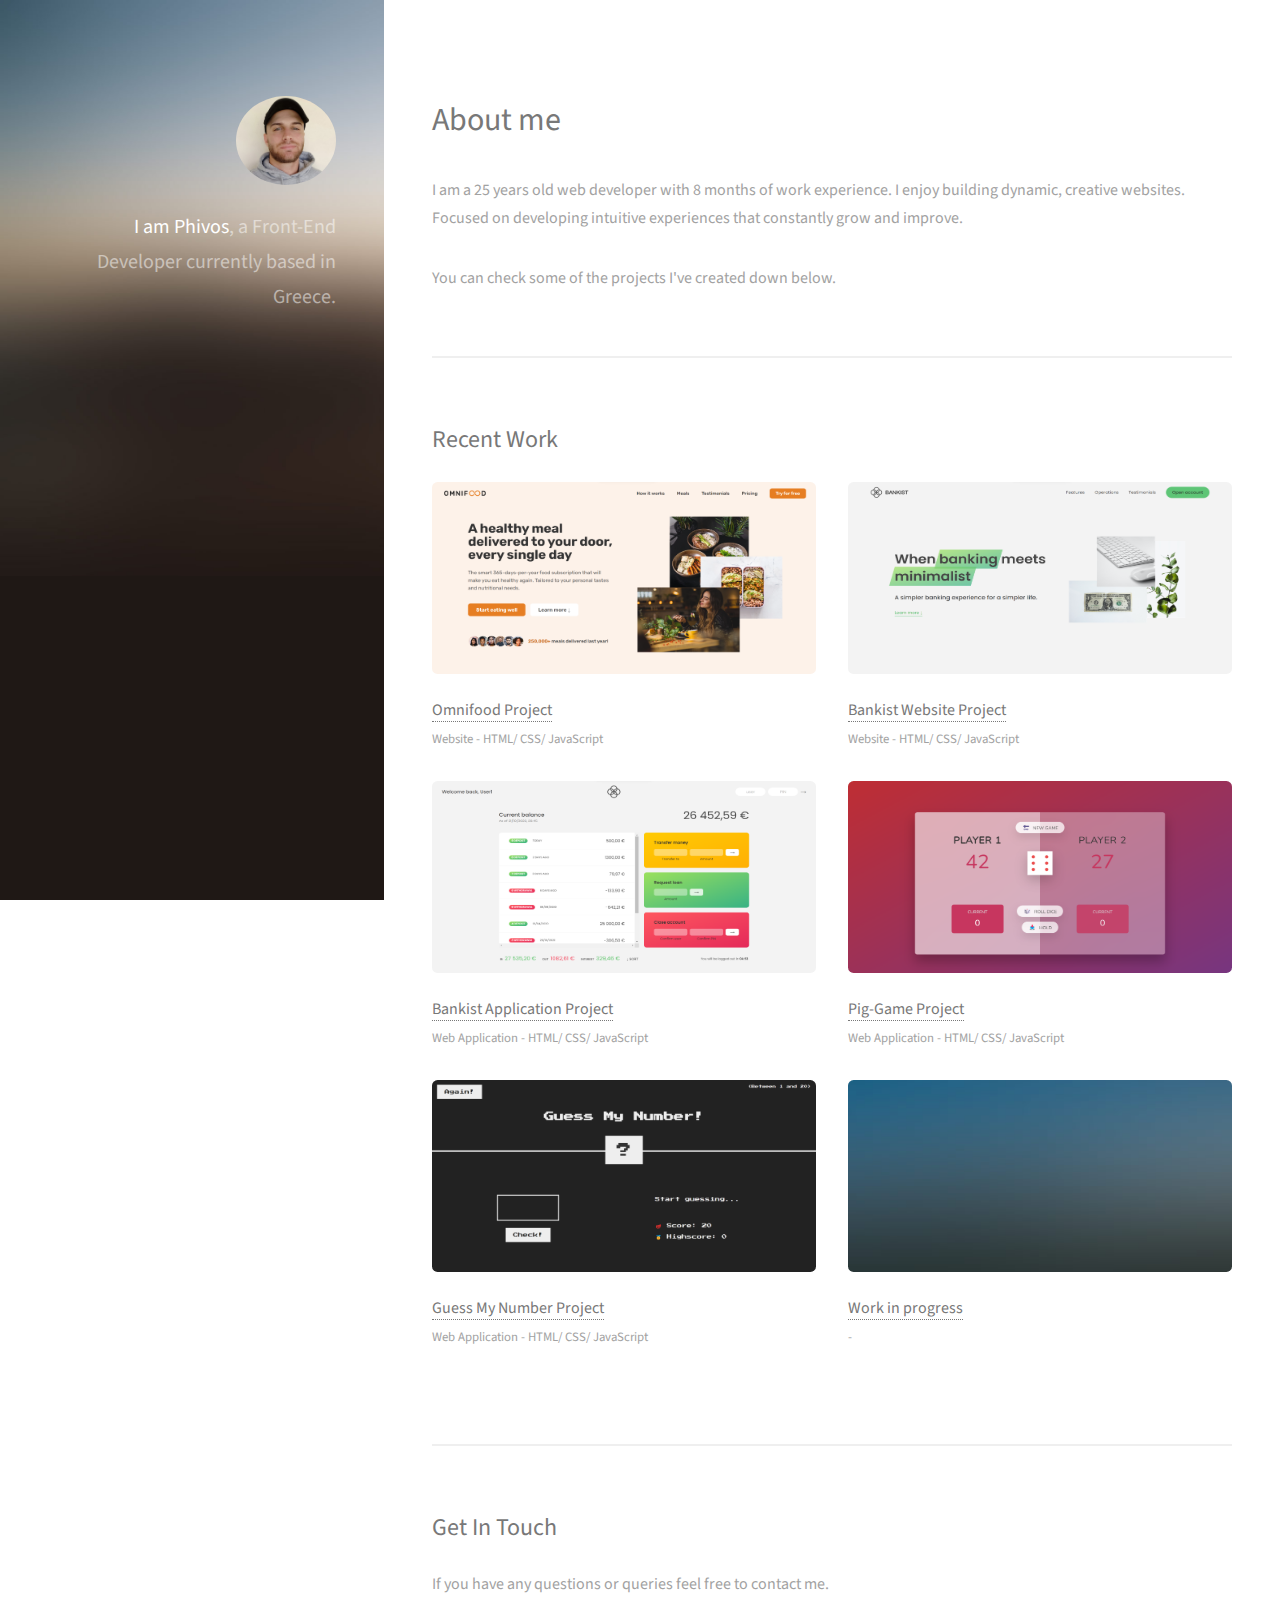
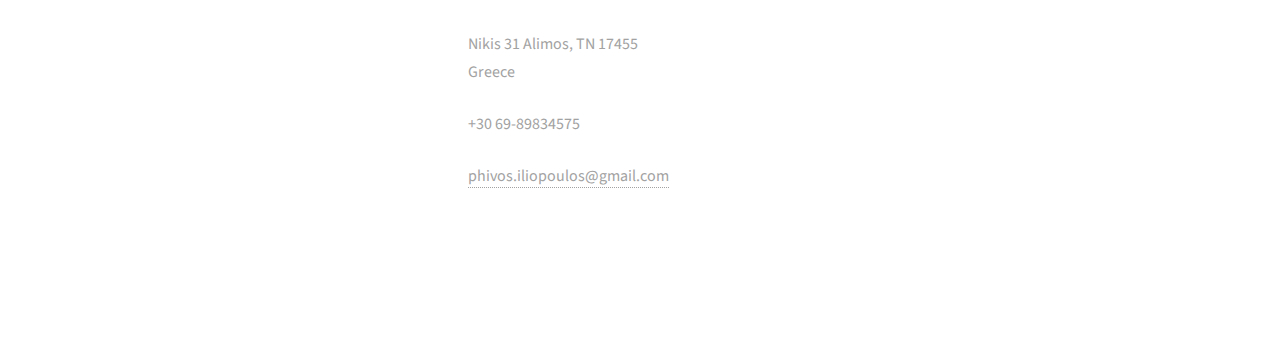
==== commit 8b63fa05: "Update index.html" ====
--- a/index.html
+++ b/index.html
@@ -36,7 +36,7 @@
           intuitive experiences that constantly grow and improve.
         </p>
         <p>
-					You can check some of the projects I've created during my training down below.
+					You can check some of the projects I've created down below.
 
         </p>
 
